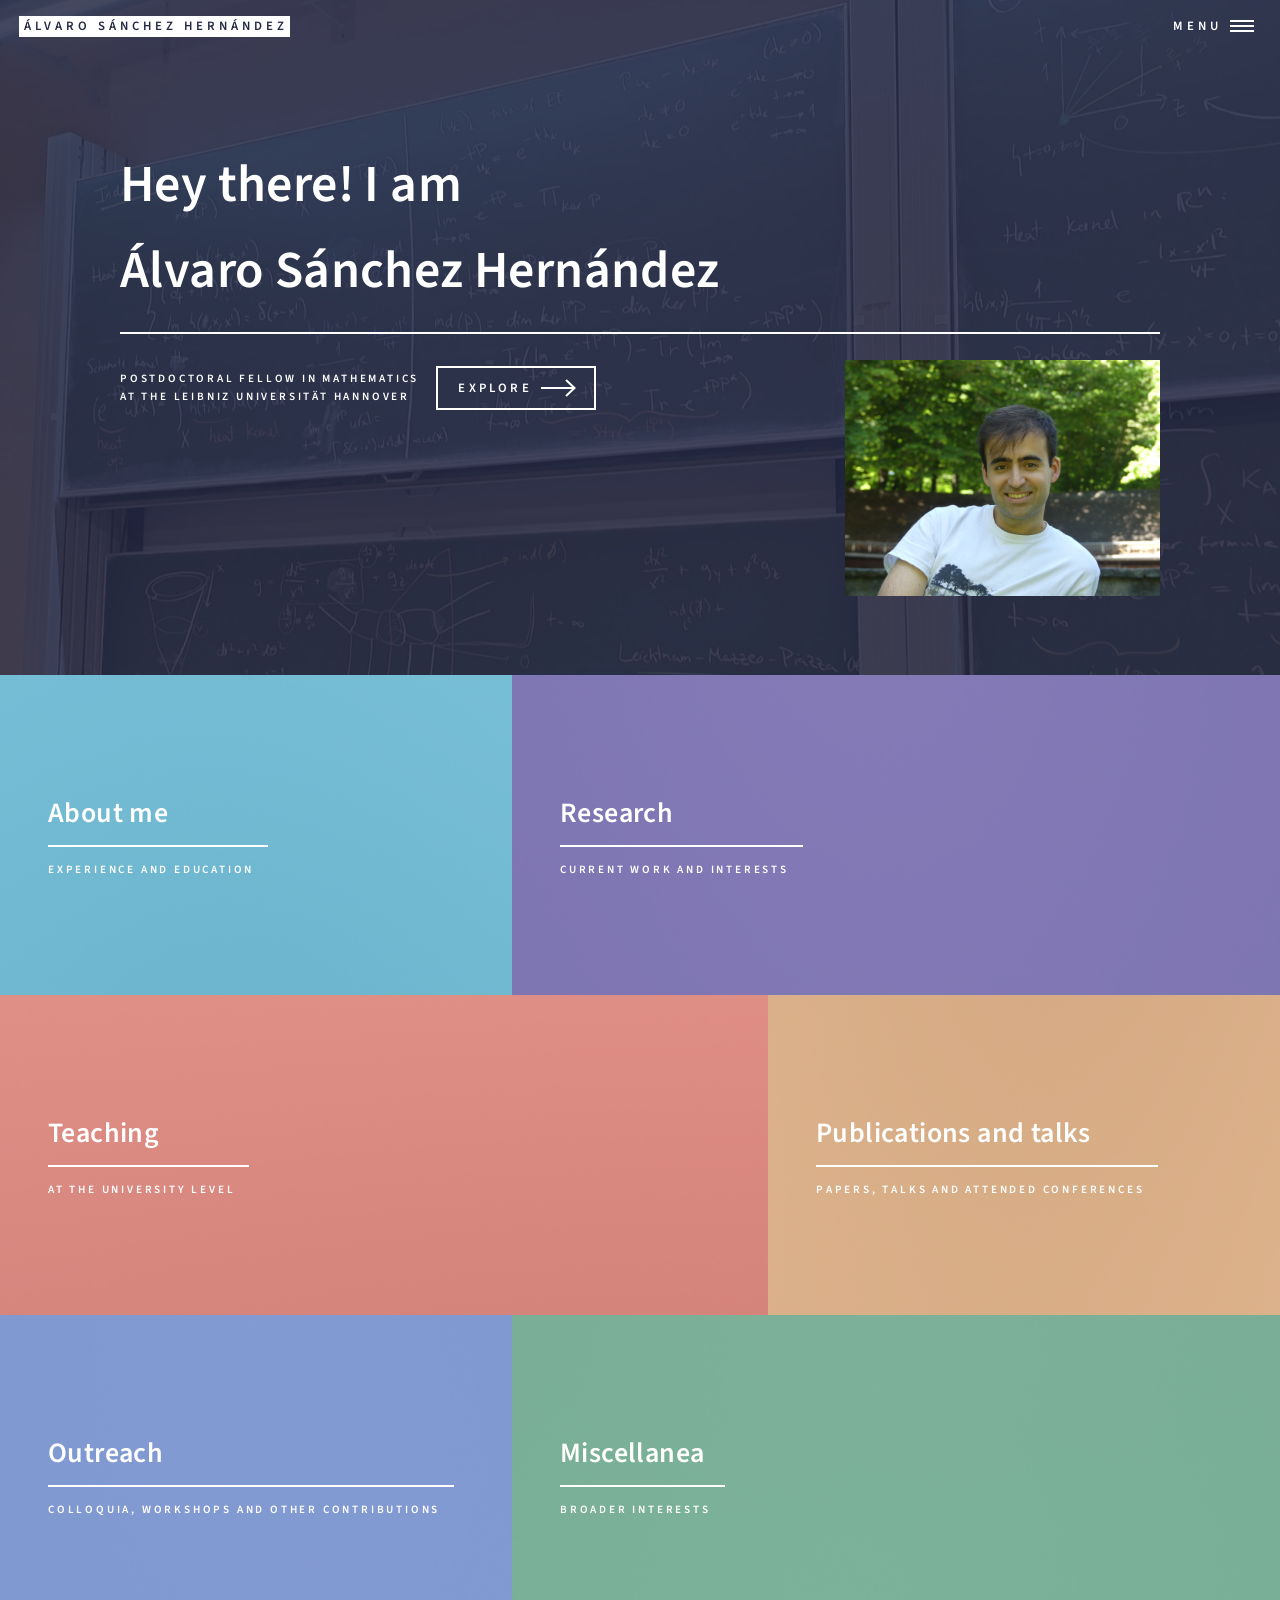
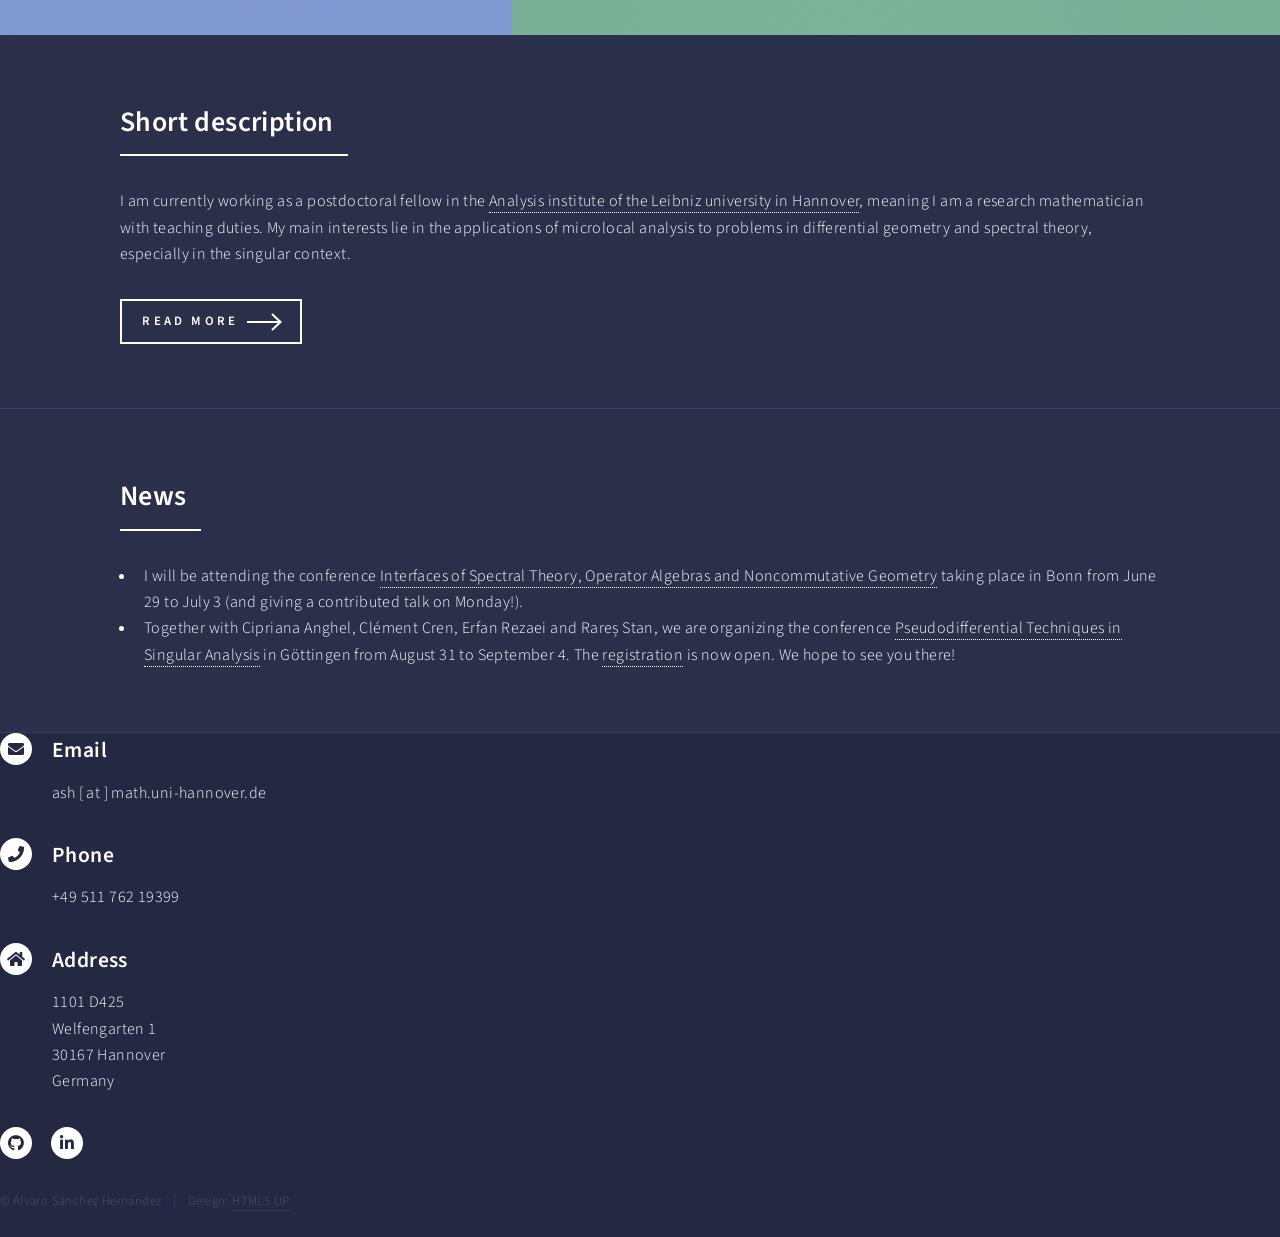
==== index.html @ f98da56e "Update index.html" ====
<!DOCTYPE HTML>
<!--
	Forty by HTML5 UP
	html5up.net | @ajlkn
	Free for personal and commercial use under the CCA 3.0 license (html5up.net/license)
-->
<html>
	<head>
		<title>Álvaro Sánchez Hernández</title>
		<meta charset="utf-8" />
		<meta name="viewport" content="width=device-width, initial-scale=1, user-scalable=no" />
		<link rel="stylesheet" href="assets/css/main.css" />
		<noscript><link rel="stylesheet" href="assets/css/noscript.css" /></noscript>
	</head>
	<body class="is-preload">

		<!-- Wrapper -->
			<div id="wrapper">

				<!-- Header -->
					<header id="header" class="alt">
						<a href="index.html" class="logo"><strong>Álvaro Sánchez Hernández</strong> </a>
						<nav>
							<a href="#menu">Menu</a>
						</nav>
					</header>

				<!-- Menu -->
					<nav id="menu">
						<ul class="links">
							<li><a href="index.html">Home</a></li>
							<li><a href="about.html">About me</a></li>
							<li><a href="research.html">Research</a></li>
							<li><a href="teaching.html">Teaching</a></li>
							<li><a href="publications.html">Publications and talks</a></li>
							<li><a href="outreach.html">Outreach</a></li>
							<li><a href="miscellanea.html">Miscellanea</a></li>
						</ul>
					</nav>

				<!-- Banner -->
					<section id="banner" class="major">
						<div class="inner">
							<header class="major">
                                <h1>Hey there! I am<br /> 
								Álvaro Sánchez Hernández </h1>
								<img src="images/20260528205142.jpg" width="315" style="float: right; margin-left: 16px;">
                            </header>
							<div class="content">
								<p>Postdoctoral Fellow in Mathematics<br />
								at the Leibniz Universität Hannover</p>
								<span class="image fit"><img src="images/blackboard.jpg" alt="" /></span>
								<ul class="actions">
									<li><a href="#one" class="button next scrolly">Explore</a></li>
								</ul>
							</div>
						</div>
					</section>

				<!-- Main -->
					<div id="main">

						<!-- One -->
							<section id="one" class="tiles">
								<article>
									<span class="image">
										<img src="images/pic01.jpg" alt="" />
									</span>
									<header class="major">
										<h3><a href="about.html" class="link">About me</a></h3>
										<p>Experience and education</p>
									</header>
								</article>
								<article>
									<span class="image">
										<img src="images/pic02.jpg" alt="" />
									</span>
									<header class="major">
										<h3><a href="research.html" class="link">Research</a></h3>
										<p>Current work and interests</p>
									</header>
								</article>
								<article>
									<span class="image">
										<img src="images/pic03.jpg" alt="" />
									</span>
									<header class="major">
										<h3><a href="teaching.html" class="link">Teaching</a></h3>
										<p>At the university level</p>
									</header>
								</article>
								<article>
									<span class="image">
										<img src="images/pic04.jpg" alt="" />
									</span>
									<header class="major">
										<h3><a href="publications.html" class="link">Publications and talks</a></h3>
										<p>Papers, talks and attended conferences</p>
									</header>
								</article>
								<article>
									<span class="image">
										<img src="images/pic05.jpg" alt="" />
									</span>
									<header class="major">
										<h3><a href="outreach.html" class="link">Outreach</a></h3>
										<p>Colloquia, workshops and other contributions</p>
									</header>
								</article>
								<article>
									<span class="image">
										<img src="images/pic06.jpg" alt="" />
									</span>
									<header class="major">
										<h3><a href="miscellanea.html" class="link">Miscellanea</a></h3>
										<p>Broader interests</p>
									</header>
								</article>
							</section>

						<!-- Two -->
							<section id="two">
								<div class="inner">
									<header class="major">
										<h2>Short description</h2>
									</header>
									<p>I am currently working as a postdoctoral fellow in the
									<a href="https://www.analysis.uni-hannover.de/" target="_blank">
							    	Analysis institute of the Leibniz university in Hannover</a>, meaning I am a research mathematician with teaching duties. My main interests lie in the applications of microlocal analysis to problems in differential geometry and spectral theory, especially in the singular context.</p>
									<ul class="actions">
										<li><a href="about.html" class="button next">Read More</a></li>
									</ul>
								</div>
							</section>

						<!-- Three -->
							<section id="two">
								<div class="inner">
									<header class="major">
										<h2>News</h2>
									</header>
									<ul>
										<li>I will be attending the conference <a href="https://math-events.uni-bonn.de/event/639/" target="_blank">Interfaces of Spectral Theory, Operator Algebras and Noncommutative Geometry</a> taking place in Bonn from June 29 to July 3 (and giving a contributed talk on Monday!).</li>
										<li>Together with Cipriana Anghel, Clément Cren, Erfan Rezaei and Rareș Stan, we are organizing the conference <a href="https://pseudo-singular-analysis.github.io/" target="_blank">Pseudodifferential Techniques in Singular Analysis</a> in Göttingen from August 31 to September 4. The <a href="https://www.uni-goettingen.de/en/705778.html" target="_blank">registration</a> is now open. We hope to see you there!</li>
									</ul>
								</div>
							</section>

					</div>

				<!-- Contact -->
					<section id="contact">
						<div class="inner">
							</section>
							<section class="split">
								<section>
									<div class="contact-method">
										<span class="icon solid alt fa-envelope"></span>
										<h3>Email</h3>
										<span>ash [ at ] math.uni-hannover.de</span>
									</div>
								</section>
								<section>
									<div class="contact-method">
										<span class="icon solid alt fa-phone"></span>
										<h3>Phone</h3>
										<span>+49 511 762 19399</span>
									</div>
								</section>
								<section>
									<div class="contact-method">
										<span class="icon solid alt fa-home"></span>
										<h3>Address</h3>
										<span>1101 D425<br />
										Welfengarten 1<br />
										30167 Hannover<br />
										Germany</span>
									</div>
								</section>
							</section>
						</div>
					</section>

				<!-- Footer -->
					<footer id="footer">
						<div class="inner">
							<ul class="icons">
								<li><a href="https://github.com/ashsan98" class="icon brands alt fa-github" target="_blank"><span class="label">GitHub</span></a></li>
								<li><a href="https://www.linkedin.com/in/%C3%A1lvaro-s%C3%A1nchez-hern%C3%A1ndez-0399a7133/" target="_blank" class="icon brands alt fa-linkedin-in"><span class="label">LinkedIn</span></a></li>
							</ul>
							<ul class="copyright">
								<li>&copy; Álvaro Sánchez Hernández</li><li>Design: <a href="https://html5up.net">HTML5 UP</a></li>
							</ul>
						</div>
					</footer>

			</div>

		<!-- Scripts -->
			<script src="assets/js/jquery.min.js"></script>
			<script src="assets/js/jquery.scrolly.min.js"></script>
			<script src="assets/js/jquery.scrollex.min.js"></script>
			<script src="assets/js/browser.min.js"></script>
			<script src="assets/js/breakpoints.min.js"></script>
			<script src="assets/js/util.js"></script>
			<script src="assets/js/main.js"></script>

	</body>
</html>
---- assets/css/main.css ----
@import url(fontawesome-all.min.css);
@import url("https://fonts.googleapis.com/css?family=Source+Sans+Pro:300,300italic,600,600italic");

/*
	Forty by HTML5 UP
	html5up.net | @ajlkn
	Free for personal and commercial use under the CCA 3.0 license (html5up.net/license)
*/

html, body, div, span, applet, object,
iframe, h1, h2, h3, h4, h5, h6, p, blockquote,
pre, a, abbr, acronym, address, big, cite,
code, del, dfn, em, img, ins, kbd, q, s, samp,
small, strike, strong, sub, sup, tt, var, b,
u, i, center, dl, dt, dd, ol, ul, li, fieldset,
form, label, legend, table, caption, tbody,
tfoot, thead, tr, th, td, article, aside,
canvas, details, embed, figure, figcaption,
footer, header, hgroup, menu, nav, output, ruby,
section, summary, time, mark, audio, video {
	margin: 0;
	padding: 0;
	border: 0;
	font-size: 100%;
	font: inherit;
	vertical-align: baseline;}

article, aside, details, figcaption, figure,
footer, header, hgroup, menu, nav, section {
	display: block;}

body {
	line-height: 1;
}

ol, ul {
	list-style: none;
}

blockquote, q {
	quotes: none;
}

	blockquote:before, blockquote:after, q:before, q:after {
		content: '';
		content: none;
	}

table {
	border-collapse: collapse;
	border-spacing: 0;
}

body {
	-webkit-text-size-adjust: none;
}

mark {
	background-color: transparent;
	color: inherit;
}

input::-moz-focus-inner {
	border: 0;
	padding: 0;
}

input, select, textarea {
	-moz-appearance: none;
	-webkit-appearance: none;
	-ms-appearance: none;
	appearance: none;
}

/* Basic */

	@-ms-viewport {
		width: device-width;
	}

	body {
		-ms-overflow-style: scrollbar;
	}

	@media screen and (max-width: 480px) {

		html, body {
			min-width: 320px;
		}

	}

	html {
		box-sizing: border-box;
	}

	*, *:before, *:after {
		box-sizing: inherit;
	}

	body {
		background: #242943;
	}

		body.is-preload *, body.is-preload *:before, body.is-preload *:after {
			-moz-animation: none !important;
			-webkit-animation: none !important;
			-ms-animation: none !important;
			animation: none !important;
			-moz-transition: none !important;
			-webkit-transition: none !important;
			-ms-transition: none !important;
			transition: none !important;
		}

/* Type */

	body, input, select, textarea {
		color: #ffffff;
		font-family: "Source Sans Pro", Helvetica, sans-serif;
		font-size: 17pt;
		font-weight: 300;
		letter-spacing: 0.025em;
		line-height: 1.65;
	}

		@media screen and (max-width: 1680px) {

			body, input, select, textarea {
				font-size: 14pt;
			}

		}

		@media screen and (max-width: 1280px) {

			body, input, select, textarea {
				font-size: 12pt;
			}

		}

		@media screen and (max-width: 360px) {

			body, input, select, textarea {
				font-size: 11pt;
			}

		}

	a {
		-moz-transition: color 0.2s ease-in-out, border-bottom-color 0.2s ease-in-out;
		-webkit-transition: color 0.2s ease-in-out, border-bottom-color 0.2s ease-in-out;
		-ms-transition: color 0.2s ease-in-out, border-bottom-color 0.2s ease-in-out;
		transition: color 0.2s ease-in-out, border-bottom-color 0.2s ease-in-out;
		border-bottom: dotted 1px;
		color: inherit;
		text-decoration: none;
	}

		a:hover {
			border-bottom-color: transparent;
			color: #9bf1ff !important;
		}

		a:active {
			color: #53e3fb !important;
		}

	strong, b {
		color: #ffffff;
		font-weight: 600;
	}

	em, i {
		font-style: italic;
	}

	p {
		margin: 0 0 2em 0;
	}

	h1, h2, h3, h4, h5, h6 {
		color: #ffffff;
		font-weight: 600;
		line-height: 1.65;
		margin: 0 0 1em 0;
	}

		h1 a, h2 a, h3 a, h4 a, h5 a, h6 a {
			color: inherit;
			border-bottom: 0;
		}

	h1 {
		font-size: 2.5em;
	}

	h2 {
		font-size: 1.75em;
	}

	h3 {
		font-size: 1.35em;
	}

	h4 {
		font-size: 1.1em;
	}

	h5 {
		font-size: 0.9em;
	}

	h6 {
		font-size: 0.7em;
	}

	@media screen and (max-width: 736px) {

		h1 {
			font-size: 2em;
		}

		h2 {
			font-size: 1.5em;
		}

		h3 {
			font-size: 1.25em;
		}

	}

	sub {
		font-size: 0.8em;
		position: relative;
		top: 0.5em;
	}

	sup {
		font-size: 0.8em;
		position: relative;
		top: -0.5em;
	}

	blockquote {
		border-left: solid 4px rgba(212, 212, 255, 0.1);
		font-style: italic;
		margin: 0 0 2em 0;
		padding: 0.5em 0 0.5em 2em;
	}

	code {
		background: rgba(212, 212, 255, 0.035);
		font-family: "Courier New", monospace;
		font-size: 0.9em;
		margin: 0 0.25em;
		padding: 0.25em 0.65em;
	}

	pre {
		-webkit-overflow-scrolling: touch;
		font-family: "Courier New", monospace;
		font-size: 0.9em;
		margin: 0 0 2em 0;
	}

		pre code {
			display: block;
			line-height: 1.75;
			padding: 1em 1.5em;
			overflow-x: auto;
		}

	hr {
		border: 0;
		border-bottom: solid 1px rgba(212, 212, 255, 0.1);
		margin: 2em 0;
	}

		hr.major {
			margin: 3em 0;
		}

	.align-left {
		text-align: left;
	}

	.align-center {
		text-align: center;
	}

	.align-right {
		text-align: right;
	}

/* Row */

	.row {
		display: flex;
		flex-wrap: wrap;
		box-sizing: border-box;
		align-items: stretch;
	}

		.row > * {
			box-sizing: border-box;
		}

		.row.gtr-uniform > * > :last-child {
			margin-bottom: 0;
		}

		.row.aln-left {
			justify-content: flex-start;
		}

		.row.aln-center {
			justify-content: center;
		}

		.row.aln-right {
			justify-content: flex-end;
		}

		.row.aln-top {
			align-items: flex-start;
		}

		.row.aln-middle {
			align-items: center;
		}

		.row.aln-bottom {
			align-items: flex-end;
		}

		.row > .imp {
			order: -1;
		}

		.row > .col-1 {
			width: 8.33333%;
		}

		.row > .off-1 {
			margin-left: 8.33333%;
		}

		.row > .col-2 {
			width: 16.66667%;
		}

		.row > .off-2 {
			margin-left: 16.66667%;
		}

		.row > .col-3 {
			width: 25%;
		}

		.row > .off-3 {
			margin-left: 25%;
		}

		.row > .col-4 {
			width: 33.33333%;
		}

		.row > .off-4 {
			margin-left: 33.33333%;
		}

		.row > .col-5 {
			width: 41.66667%;
		}

		.row > .off-5 {
			margin-left: 41.66667%;
		}

		.row > .col-6 {
			width: 50%;
		}

		.row > .off-6 {
			margin-left: 50%;
		}

		.row > .col-7 {
			width: 58.33333%;
		}

		.row > .off-7 {
			margin-left: 58.33333%;
		}

		.row > .col-8 {
			width: 66.66667%;
		}

		.row > .off-8 {
			margin-left: 66.66667%;
		}

		.row > .col-9 {
			width: 75%;
		}

		.row > .off-9 {
			margin-left: 75%;
		}

		.row > .col-10 {
			width: 83.33333%;
		}

		.row > .off-10 {
			margin-left: 83.33333%;
		}

		.row > .col-11 {
			width: 91.66667%;
		}

		.row > .off-11 {
			margin-left: 91.66667%;
		}

		.row > .col-12 {
			width: 100%;
		}

		.row > .off-12 {
			margin-left: 100%;
		}

		.row.gtr-0 {
			margin-top: 0;
			margin-left: 0em;
		}

			.row.gtr-0 > * {
				padding: 0 0 0 0em;
			}

			.row.gtr-0.gtr-uniform {
				margin-top: 0em;
			}

				.row.gtr-0.gtr-uniform > * {
					padding-top: 0em;
				}

		.row.gtr-25 {
			margin-top: 0;
			margin-left: -0.5em;
		}

			.row.gtr-25 > * {
				padding: 0 0 0 0.5em;
			}

			.row.gtr-25.gtr-uniform {
				margin-top: -0.5em;
			}

				.row.gtr-25.gtr-uniform > * {
					padding-top: 0.5em;
				}

		.row.gtr-50 {
			margin-top: 0;
			margin-left: -1em;
		}

			.row.gtr-50 > * {
				padding: 0 0 0 1em;
			}

			.row.gtr-50.gtr-uniform {
				margin-top: -1em;
			}

				.row.gtr-50.gtr-uniform > * {
					padding-top: 1em;
				}

		.row {
			margin-top: 0;
			margin-left: -2em;
		}

			.row > * {
				padding: 0 0 0 2em;
			}

			.row.gtr-uniform {
				margin-top: -2em;
			}

				.row.gtr-uniform > * {
					padding-top: 2em;
				}

		.row.gtr-150 {
			margin-top: 0;
			margin-left: -3em;
		}

			.row.gtr-150 > * {
				padding: 0 0 0 3em;
			}

			.row.gtr-150.gtr-uniform {
				margin-top: -3em;
			}

				.row.gtr-150.gtr-uniform > * {
					padding-top: 3em;
				}

		.row.gtr-200 {
			margin-top: 0;
			margin-left: -4em;
		}

			.row.gtr-200 > * {
				padding: 0 0 0 4em;
			}

			.row.gtr-200.gtr-uniform {
				margin-top: -4em;
			}

				.row.gtr-200.gtr-uniform > * {
					padding-top: 4em;
				}

		@media screen and (max-width: 1680px) {

			.row {
				display: flex;
				flex-wrap: wrap;
				box-sizing: border-box;
				align-items: stretch;
			}

				.row > * {
					box-sizing: border-box;
				}

				.row.gtr-uniform > * > :last-child {
					margin-bottom: 0;
				}

				.row.aln-left {
					justify-content: flex-start;
				}

				.row.aln-center {
					justify-content: center;
				}

				.row.aln-right {
					justify-content: flex-end;
				}

				.row.aln-top {
					align-items: flex-start;
				}

				.row.aln-middle {
					align-items: center;
				}

				.row.aln-bottom {
					align-items: flex-end;
				}

				.row > .imp-xlarge {
					order: -1;
				}

				.row > .col-1-xlarge {
					width: 8.33333%;
				}

				.row > .off-1-xlarge {
					margin-left: 8.33333%;
				}

				.row > .col-2-xlarge {
					width: 16.66667%;
				}

				.row > .off-2-xlarge {
					margin-left: 16.66667%;
				}

				.row > .col-3-xlarge {
					width: 25%;
				}

				.row > .off-3-xlarge {
					margin-left: 25%;
				}

				.row > .col-4-xlarge {
					width: 33.33333%;
				}

				.row > .off-4-xlarge {
					margin-left: 33.33333%;
				}

				.row > .col-5-xlarge {
					width: 41.66667%;
				}

				.row > .off-5-xlarge {
					margin-left: 41.66667%;
				}

				.row > .col-6-xlarge {
					width: 50%;
				}

				.row > .off-6-xlarge {
					margin-left: 50%;
				}

				.row > .col-7-xlarge {
					width: 58.33333%;
				}

				.row > .off-7-xlarge {
					margin-left: 58.33333%;
				}

				.row > .col-8-xlarge {
					width: 66.66667%;
				}

				.row > .off-8-xlarge {
					margin-left: 66.66667%;
				}

				.row > .col-9-xlarge {
					width: 75%;
				}

				.row > .off-9-xlarge {
					margin-left: 75%;
				}

				.row > .col-10-xlarge {
					width: 83.33333%;
				}

				.row > .off-10-xlarge {
					margin-left: 83.33333%;
				}

				.row > .col-11-xlarge {
					width: 91.66667%;
				}

				.row > .off-11-xlarge {
					margin-left: 91.66667%;
				}

				.row > .col-12-xlarge {
					width: 100%;
				}

				.row > .off-12-xlarge {
					margin-left: 100%;
				}

				.row.gtr-0 {
					margin-top: 0;
					margin-left: 0em;
				}

					.row.gtr-0 > * {
						padding: 0 0 0 0em;
					}

					.row.gtr-0.gtr-uniform {
						margin-top: 0em;
					}

						.row.gtr-0.gtr-uniform > * {
							padding-top: 0em;
						}

				.row.gtr-25 {
					margin-top: 0;
					margin-left: -0.5em;
				}

					.row.gtr-25 > * {
						padding: 0 0 0 0.5em;
					}

					.row.gtr-25.gtr-uniform {
						margin-top: -0.5em;
					}

						.row.gtr-25.gtr-uniform > * {
							padding-top: 0.5em;
						}

				.row.gtr-50 {
					margin-top: 0;
					margin-left: -1em;
				}

					.row.gtr-50 > * {
						padding: 0 0 0 1em;
					}

					.row.gtr-50.gtr-uniform {
						margin-top: -1em;
					}

						.row.gtr-50.gtr-uniform > * {
							padding-top: 1em;
						}

				.row {
					margin-top: 0;
					margin-left: -2em;
				}

					.row > * {
						padding: 0 0 0 2em;
					}

					.row.gtr-uniform {
						margin-top: -2em;
					}

						.row.gtr-uniform > * {
							padding-top: 2em;
						}

				.row.gtr-150 {
					margin-top: 0;
					margin-left: -3em;
				}

					.row.gtr-150 > * {
						padding: 0 0 0 3em;
					}

					.row.gtr-150.gtr-uniform {
						margin-top: -3em;
					}

						.row.gtr-150.gtr-uniform > * {
							padding-top: 3em;
						}

				.row.gtr-200 {
					margin-top: 0;
					margin-left: -4em;
				}

					.row.gtr-200 > * {
						padding: 0 0 0 4em;
					}

					.row.gtr-200.gtr-uniform {
						margin-top: -4em;
					}

						.row.gtr-200.gtr-uniform > * {
							padding-top: 4em;
						}

		}

		@media screen and (max-width: 1280px) {

			.row {
				display: flex;
				flex-wrap: wrap;
				box-sizing: border-box;
				align-items: stretch;
			}

				.row > * {
					box-sizing: border-box;
				}

				.row.gtr-uniform > * > :last-child {
					margin-bottom: 0;
				}

				.row.aln-left {
					justify-content: flex-start;
				}

				.row.aln-center {
					justify-content: center;
				}

				.row.aln-right {
					justify-content: flex-end;
				}

				.row.aln-top {
					align-items: flex-start;
				}

				.row.aln-middle {
					align-items: center;
				}

				.row.aln-bottom {
					align-items: flex-end;
				}

				.row > .imp-large {
					order: -1;
				}

				.row > .col-1-large {
					width: 8.33333%;
				}

				.row > .off-1-large {
					margin-left: 8.33333%;
				}

				.row > .col-2-large {
					width: 16.66667%;
				}

				.row > .off-2-large {
					margin-left: 16.66667%;
				}

				.row > .col-3-large {
					width: 25%;
				}

				.row > .off-3-large {
					margin-left: 25%;
				}

				.row > .col-4-large {
					width: 33.33333%;
				}

				.row > .off-4-large {
					margin-left: 33.33333%;
				}

				.row > .col-5-large {
					width: 41.66667%;
				}

				.row > .off-5-large {
					margin-left: 41.66667%;
				}

				.row > .col-6-large {
					width: 50%;
				}

				.row > .off-6-large {
					margin-left: 50%;
				}

				.row > .col-7-large {
					width: 58.33333%;
				}

				.row > .off-7-large {
					margin-left: 58.33333%;
				}

				.row > .col-8-large {
					width: 66.66667%;
				}

				.row > .off-8-large {
					margin-left: 66.66667%;
				}

				.row > .col-9-large {
					width: 75%;
				}

				.row > .off-9-large {
					margin-left: 75%;
				}

				.row > .col-10-large {
					width: 83.33333%;
				}

				.row > .off-10-large {
					margin-left: 83.33333%;
				}

				.row > .col-11-large {
					width: 91.66667%;
				}

				.row > .off-11-large {
					margin-left: 91.66667%;
				}

				.row > .col-12-large {
					width: 100%;
				}

				.row > .off-12-large {
					margin-left: 100%;
				}

				.row.gtr-0 {
					margin-top: 0;
					margin-left: 0em;
				}

					.row.gtr-0 > * {
						padding: 0 0 0 0em;
					}

					.row.gtr-0.gtr-uniform {
						margin-top: 0em;
					}

						.row.gtr-0.gtr-uniform > * {
							padding-top: 0em;
						}

				.row.gtr-25 {
					margin-top: 0;
					margin-left: -0.375em;
				}

					.row.gtr-25 > * {
						padding: 0 0 0 0.375em;
					}

					.row.gtr-25.gtr-uniform {
						margin-top: -0.375em;
					}

						.row.gtr-25.gtr-uniform > * {
							padding-top: 0.375em;
						}

				.row.gtr-50 {
					margin-top: 0;
					margin-left: -0.75em;
				}

					.row.gtr-50 > * {
						padding: 0 0 0 0.75em;
					}

					.row.gtr-50.gtr-uniform {
						margin-top: -0.75em;
					}

						.row.gtr-50.gtr-uniform > * {
							padding-top: 0.75em;
						}

				.row {
					margin-top: 0;
					margin-left: -1.5em;
				}

					.row > * {
						padding: 0 0 0 1.5em;
					}

					.row.gtr-uniform {
						margin-top: -1.5em;
					}

						.row.gtr-uniform > * {
							padding-top: 1.5em;
						}

				.row.gtr-150 {
					margin-top: 0;
					margin-left: -2.25em;
				}

					.row.gtr-150 > * {
						padding: 0 0 0 2.25em;
					}

					.row.gtr-150.gtr-uniform {
						margin-top: -2.25em;
					}

						.row.gtr-150.gtr-uniform > * {
							padding-top: 2.25em;
						}

				.row.gtr-200 {
					margin-top: 0;
					margin-left: -3em;
				}

					.row.gtr-200 > * {
						padding: 0 0 0 3em;
					}

					.row.gtr-200.gtr-uniform {
						margin-top: -3em;
					}

						.row.gtr-200.gtr-uniform > * {
							padding-top: 3em;
						}

		}

		@media screen and (max-width: 980px) {

			.row {
				display: flex;
				flex-wrap: wrap;
				box-sizing: border-box;
				align-items: stretch;
			}

				.row > * {
					box-sizing: border-box;
				}

				.row.gtr-uniform > * > :last-child {
					margin-bottom: 0;
				}

				.row.aln-left {
					justify-content: flex-start;
				}

				.row.aln-center {
					justify-content: center;
				}

				.row.aln-right {
					justify-content: flex-end;
				}

				.row.aln-top {
					align-items: flex-start;
				}

				.row.aln-middle {
					align-items: center;
				}

				.row.aln-bottom {
					align-items: flex-end;
				}

				.row > .imp-medium {
					order: -1;
				}

				.row > .col-1-medium {
					width: 8.33333%;
				}

				.row > .off-1-medium {
					margin-left: 8.33333%;
				}

				.row > .col-2-medium {
					width: 16.66667%;
				}

				.row > .off-2-medium {
					margin-left: 16.66667%;
				}

				.row > .col-3-medium {
					width: 25%;
				}

				.row > .off-3-medium {
					margin-left: 25%;
				}

				.row > .col-4-medium {
					width: 33.33333%;
				}

				.row > .off-4-medium {
					margin-left: 33.33333%;
				}

				.row > .col-5-medium {
					width: 41.66667%;
				}

				.row > .off-5-medium {
					margin-left: 41.66667%;
				}

				.row > .col-6-medium {
					width: 50%;
				}

				.row > .off-6-medium {
					margin-left: 50%;
				}

				.row > .col-7-medium {
					width: 58.33333%;
				}

				.row > .off-7-medium {
					margin-left: 58.33333%;
				}

				.row > .col-8-medium {
					width: 66.66667%;
				}

				.row > .off-8-medium {
					margin-left: 66.66667%;
				}

				.row > .col-9-medium {
					width: 75%;
				}

				.row > .off-9-medium {
					margin-left: 75%;
				}

				.row > .col-10-medium {
					width: 83.33333%;
				}

				.row > .off-10-medium {
					margin-left: 83.33333%;
				}

				.row > .col-11-medium {
					width: 91.66667%;
				}

				.row > .off-11-medium {
					margin-left: 91.66667%;
				}

				.row > .col-12-medium {
					width: 100%;
				}

				.row > .off-12-medium {
					margin-left: 100%;
				}

				.row.gtr-0 {
					margin-top: 0;
					margin-left: 0em;
				}

					.row.gtr-0 > * {
						padding: 0 0 0 0em;
					}

					.row.gtr-0.gtr-uniform {
						margin-top: 0em;
					}

						.row.gtr-0.gtr-uniform > * {
							padding-top: 0em;
						}

				.row.gtr-25 {
					margin-top: 0;
					margin-left: -0.375em;
				}

					.row.gtr-25 > * {
						padding: 0 0 0 0.375em;
					}

					.row.gtr-25.gtr-uniform {
						margin-top: -0.375em;
					}

						.row.gtr-25.gtr-uniform > * {
							padding-top: 0.375em;
						}

				.row.gtr-50 {
					margin-top: 0;
					margin-left: -0.75em;
				}

					.row.gtr-50 > * {
						padding: 0 0 0 0.75em;
					}

					.row.gtr-50.gtr-uniform {
						margin-top: -0.75em;
					}

						.row.gtr-50.gtr-uniform > * {
							padding-top: 0.75em;
						}

				.row {
					margin-top: 0;
					margin-left: -1.5em;
				}

					.row > * {
						padding: 0 0 0 1.5em;
					}

					.row.gtr-uniform {
						margin-top: -1.5em;
					}

						.row.gtr-uniform > * {
							padding-top: 1.5em;
						}

				.row.gtr-150 {
					margin-top: 0;
					margin-left: -2.25em;
				}

					.row.gtr-150 > * {
						padding: 0 0 0 2.25em;
					}

					.row.gtr-150.gtr-uniform {
						margin-top: -2.25em;
					}

						.row.gtr-150.gtr-uniform > * {
							padding-top: 2.25em;
						}

				.row.gtr-200 {
					margin-top: 0;
					margin-left: -3em;
				}

					.row.gtr-200 > * {
						padding: 0 0 0 3em;
					}

					.row.gtr-200.gtr-uniform {
						margin-top: -3em;
					}

						.row.gtr-200.gtr-uniform > * {
							padding-top: 3em;
						}

		}

		@media screen and (max-width: 736px) {

			.row {
				display: flex;
				flex-wrap: wrap;
				box-sizing: border-box;
				align-items: stretch;
			}

				.row > * {
					box-sizing: border-box;
				}

				.row.gtr-uniform > * > :last-child {
					margin-bottom: 0;
				}

				.row.aln-left {
					justify-content: flex-start;
				}

				.row.aln-center {
					justify-content: center;
				}

				.row.aln-right {
					justify-content: flex-end;
				}

				.row.aln-top {
					align-items: flex-start;
				}

				.row.aln-middle {
					align-items: center;
				}

				.row.aln-bottom {
					align-items: flex-end;
				}

				.row > .imp-small {
					order: -1;
				}

				.row > .col-1-small {
					width: 8.33333%;
				}

				.row > .off-1-small {
					margin-left: 8.33333%;
				}

				.row > .col-2-small {
					width: 16.66667%;
				}

				.row > .off-2-small {
					margin-left: 16.66667%;
				}

				.row > .col-3-small {
					width: 25%;
				}

				.row > .off-3-small {
					margin-left: 25%;
				}

				.row > .col-4-small {
					width: 33.33333%;
				}

				.row > .off-4-small {
					margin-left: 33.33333%;
				}

				.row > .col-5-small {
					width: 41.66667%;
				}

				.row > .off-5-small {
					margin-left: 41.66667%;
				}

				.row > .col-6-small {
					width: 50%;
				}

				.row > .off-6-small {
					margin-left: 50%;
				}

				.row > .col-7-small {
					width: 58.33333%;
				}

				.row > .off-7-small {
					margin-left: 58.33333%;
				}

				.row > .col-8-small {
					width: 66.66667%;
				}

				.row > .off-8-small {
					margin-left: 66.66667%;
				}

				.row > .col-9-small {
					width: 75%;
				}

				.row > .off-9-small {
					margin-left: 75%;
				}

				.row > .col-10-small {
					width: 83.33333%;
				}

				.row > .off-10-small {
					margin-left: 83.33333%;
				}

				.row > .col-11-small {
					width: 91.66667%;
				}

				.row > .off-11-small {
					margin-left: 91.66667%;
				}

				.row > .col-12-small {
					width: 100%;
				}

				.row > .off-12-small {
					margin-left: 100%;
				}

				.row.gtr-0 {
					margin-top: 0;
					margin-left: 0em;
				}

					.row.gtr-0 > * {
						padding: 0 0 0 0em;
					}

					.row.gtr-0.gtr-uniform {
						margin-top: 0em;
					}

						.row.gtr-0.gtr-uniform > * {
							padding-top: 0em;
						}

				.row.gtr-25 {
					margin-top: 0;
					margin-left: -0.3125em;
				}

					.row.gtr-25 > * {
						padding: 0 0 0 0.3125em;
					}

					.row.gtr-25.gtr-uniform {
						margin-top: -0.3125em;
					}

						.row.gtr-25.gtr-uniform > * {
							padding-top: 0.3125em;
						}

				.row.gtr-50 {
					margin-top: 0;
					margin-left: -0.625em;
				}

					.row.gtr-50 > * {
						padding: 0 0 0 0.625em;
					}

					.row.gtr-50.gtr-uniform {
						margin-top: -0.625em;
					}

						.row.gtr-50.gtr-uniform > * {
							padding-top: 0.625em;
						}

				.row {
					margin-top: 0;
					margin-left: -1.25em;
				}

					.row > * {
						padding: 0 0 0 1.25em;
					}

					.row.gtr-uniform {
						margin-top: -1.25em;
					}

						.row.gtr-uniform > * {
							padding-top: 1.25em;
						}

				.row.gtr-150 {
					margin-top: 0;
					margin-left: -1.875em;
				}

					.row.gtr-150 > * {
						padding: 0 0 0 1.875em;
					}

					.row.gtr-150.gtr-uniform {
						margin-top: -1.875em;
					}

						.row.gtr-150.gtr-uniform > * {
							padding-top: 1.875em;
						}

				.row.gtr-200 {
					margin-top: 0;
					margin-left: -2.5em;
				}

					.row.gtr-200 > * {
						padding: 0 0 0 2.5em;
					}

					.row.gtr-200.gtr-uniform {
						margin-top: -2.5em;
					}

						.row.gtr-200.gtr-uniform > * {
							padding-top: 2.5em;
						}

		}

		@media screen and (max-width: 480px) {

			.row {
				display: flex;
				flex-wrap: wrap;
				box-sizing: border-box;
				align-items: stretch;
			}

				.row > * {
					box-sizing: border-box;
				}

				.row.gtr-uniform > * > :last-child {
					margin-bottom: 0;
				}

				.row.aln-left {
					justify-content: flex-start;
				}

				.row.aln-center {
					justify-content: center;
				}

				.row.aln-right {
					justify-content: flex-end;
				}

				.row.aln-top {
					align-items: flex-start;
				}

				.row.aln-middle {
					align-items: center;
				}

				.row.aln-bottom {
					align-items: flex-end;
				}

				.row > .imp-xsmall {
					order: -1;
				}

				.row > .col-1-xsmall {
					width: 8.33333%;
				}

				.row > .off-1-xsmall {
					margin-left: 8.33333%;
				}

				.row > .col-2-xsmall {
					width: 16.66667%;
				}

				.row > .off-2-xsmall {
					margin-left: 16.66667%;
				}

				.row > .col-3-xsmall {
					width: 25%;
				}

				.row > .off-3-xsmall {
					margin-left: 25%;
				}

				.row > .col-4-xsmall {
					width: 33.33333%;
				}

				.row > .off-4-xsmall {
					margin-left: 33.33333%;
				}

				.row > .col-5-xsmall {
					width: 41.66667%;
				}

				.row > .off-5-xsmall {
					margin-left: 41.66667%;
				}

				.row > .col-6-xsmall {
					width: 50%;
				}

				.row > .off-6-xsmall {
					margin-left: 50%;
				}

				.row > .col-7-xsmall {
					width: 58.33333%;
				}

				.row > .off-7-xsmall {
					margin-left: 58.33333%;
				}

				.row > .col-8-xsmall {
					width: 66.66667%;
				}

				.row > .off-8-xsmall {
					margin-left: 66.66667%;
				}

				.row > .col-9-xsmall {
					width: 75%;
				}

				.row > .off-9-xsmall {
					margin-left: 75%;
				}

				.row > .col-10-xsmall {
					width: 83.33333%;
				}

				.row > .off-10-xsmall {
					margin-left: 83.33333%;
				}

				.row > .col-11-xsmall {
					width: 91.66667%;
				}

				.row > .off-11-xsmall {
					margin-left: 91.66667%;
				}

				.row > .col-12-xsmall {
					width: 100%;
				}

				.row > .off-12-xsmall {
					margin-left: 100%;
				}

				.row.gtr-0 {
					margin-top: 0;
					margin-left: 0em;
				}

					.row.gtr-0 > * {
						padding: 0 0 0 0em;
					}

					.row.gtr-0.gtr-uniform {
						margin-top: 0em;
					}

						.row.gtr-0.gtr-uniform > * {
							padding-top: 0em;
						}

				.row.gtr-25 {
					margin-top: 0;
					margin-left: -0.3125em;
				}

					.row.gtr-25 > * {
						padding: 0 0 0 0.3125em;
					}

					.row.gtr-25.gtr-uniform {
						margin-top: -0.3125em;
					}

						.row.gtr-25.gtr-uniform > * {
							padding-top: 0.3125em;
						}

				.row.gtr-50 {
					margin-top: 0;
					margin-left: -0.625em;
				}

					.row.gtr-50 > * {
						padding: 0 0 0 0.625em;
					}

					.row.gtr-50.gtr-uniform {
						margin-top: -0.625em;
					}

						.row.gtr-50.gtr-uniform > * {
							padding-top: 0.625em;
						}

				.row {
					margin-top: 0;
					margin-left: -1.25em;
				}

					.row > * {
						padding: 0 0 0 1.25em;
					}

					.row.gtr-uniform {
						margin-top: -1.25em;
					}

						.row.gtr-uniform > * {
							padding-top: 1.25em;
						}

				.row.gtr-150 {
					margin-top: 0;
					margin-left: -1.875em;
				}

					.row.gtr-150 > * {
						padding: 0 0 0 1.875em;
					}

					.row.gtr-150.gtr-uniform {
						margin-top: -1.875em;
					}

						.row.gtr-150.gtr-uniform > * {
							padding-top: 1.875em;
						}

				.row.gtr-200 {
					margin-top: 0;
					margin-left: -2.5em;
				}

					.row.gtr-200 > * {
						padding: 0 0 0 2.5em;
					}

					.row.gtr-200.gtr-uniform {
						margin-top: -2.5em;
					}

						.row.gtr-200.gtr-uniform > * {
							padding-top: 2.5em;
						}

		}

/* Section/Article */

	section.special, article.special {
		text-align: center;
	}

	header.major {
		width: -moz-max-content;
		width: -webkit-max-content;
		width: -ms-max-content;
		width: max-content;
		margin-bottom: 2em;
	}

		header.major > :first-child {
			margin-bottom: 0;
			width: calc(100% + 0.5em);
		}

			header.major > :first-child:after {
				content: '';
				background-color: #ffffff;
				display: block;
				height: 2px;
				margin: 0.325em 0 0.5em 0;
				width: 100%;
			}

		header.major > p {
			font-size: 0.7em;
			font-weight: 600;
			letter-spacing: 0.25em;
			margin-bottom: 0;
			text-transform: uppercase;
		}

		body.is-ie header.major > :first-child:after {
			max-width: 9em;
		}

		body.is-ie header.major > h1:after {
			max-width: 100% !important;
		}

	@media screen and (max-width: 736px) {

		header.major > p br {
			display: none;
		}

	}

/* Form */

	form {
		margin: 0 0 2em 0;
	}

		form > :last-child {
			margin-bottom: 0;
		}

		form > .fields {
			display: -moz-flex;
			display: -webkit-flex;
			display: -ms-flex;
			display: flex;
			-moz-flex-wrap: wrap;
			-webkit-flex-wrap: wrap;
			-ms-flex-wrap: wrap;
			flex-wrap: wrap;
			width: calc(100% + 3em);
			margin: -1.5em 0 2em -1.5em;
		}

			form > .fields > .field {
				-moz-flex-grow: 0;
				-webkit-flex-grow: 0;
				-ms-flex-grow: 0;
				flex-grow: 0;
				-moz-flex-shrink: 0;
				-webkit-flex-shrink: 0;
				-ms-flex-shrink: 0;
				flex-shrink: 0;
				padding: 1.5em 0 0 1.5em;
				width: calc(100% - 1.5em);
			}

				form > .fields > .field.half {
					width: calc(50% - 0.75em);
				}

				form > .fields > .field.third {
					width: calc(100%/3 - 0.5em);
				}

				form > .fields > .field.quarter {
					width: calc(25% - 0.375em);
				}

		@media screen and (max-width: 480px) {

			form > .fields {
				width: calc(100% + 3em);
				margin: -1.5em 0 2em -1.5em;
			}

				form > .fields > .field {
					padding: 1.5em 0 0 1.5em;
					width: calc(100% - 1.5em);
				}

					form > .fields > .field.half {
						width: calc(100% - 1.5em);
					}

					form > .fields > .field.third {
						width: calc(100% - 1.5em);
					}

					form > .fields > .field.quarter {
						width: calc(100% - 1.5em);
					}

		}

	label {
		color: #ffffff;
		display: block;
		font-size: 0.8em;
		font-weight: 600;
		letter-spacing: 0.25em;
		margin: 0 0 1em 0;
		text-transform: uppercase;
	}

	input[type="text"],
	input[type="password"],
	input[type="email"],
	input[type="tel"],
	input[type="search"],
	input[type="url"],
	select,
	textarea {
		-moz-appearance: none;
		-webkit-appearance: none;
		-ms-appearance: none;
		appearance: none;
		background: rgba(212, 212, 255, 0.035);
		border: none;
		border-radius: 0;
		color: inherit;
		display: block;
		outline: 0;
		padding: 0 1em;
		text-decoration: none;
		width: 100%;
	}

		input[type="text"]:invalid,
		input[type="password"]:invalid,
		input[type="email"]:invalid,
		input[type="tel"]:invalid,
		input[type="search"]:invalid,
		input[type="url"]:invalid,
		select:invalid,
		textarea:invalid {
			box-shadow: none;
		}

		input[type="text"]:focus,
		input[type="password"]:focus,
		input[type="email"]:focus,
		input[type="tel"]:focus,
		input[type="search"]:focus,
		input[type="url"]:focus,
		select:focus,
		textarea:focus {
			border-color: #9bf1ff;
			box-shadow: 0 0 0 2px #9bf1ff;
		}

	select {
		background-image: url("data:image/svg+xml;charset=utf8,%3Csvg xmlns='http://www.w3.org/2000/svg' width='40' height='40' preserveAspectRatio='none' viewBox='0 0 40 40'%3E%3Cpath d='M9.4,12.3l10.4,10.4l10.4-10.4c0.2-0.2,0.5-0.4,0.9-0.4c0.3,0,0.6,0.1,0.9,0.4l3.3,3.3c0.2,0.2,0.4,0.5,0.4,0.9 c0,0.4-0.1,0.6-0.4,0.9L20.7,31.9c-0.2,0.2-0.5,0.4-0.9,0.4c-0.3,0-0.6-0.1-0.9-0.4L4.3,17.3c-0.2-0.2-0.4-0.5-0.4-0.9 c0-0.4,0.1-0.6,0.4-0.9l3.3-3.3c0.2-0.2,0.5-0.4,0.9-0.4S9.1,12.1,9.4,12.3z' fill='rgba(212, 212, 255, 0.1)' /%3E%3C/svg%3E");
		background-size: 1.25rem;
		background-repeat: no-repeat;
		background-position: calc(100% - 1rem) center;
		height: 2.75em;
		padding-right: 2.75em;
		text-overflow: ellipsis;
	}

		select option {
			color: #ffffff;
			background: #242943;
		}

		select:focus::-ms-value {
			background-color: transparent;
		}

		select::-ms-expand {
			display: none;
		}

	input[type="text"],
	input[type="password"],
	input[type="email"],
	input[type="tel"],
	input[type="search"],
	input[type="url"],
	select {
		height: 2.75em;
	}

	textarea {
		padding: 0.75em 1em;
	}

	input[type="checkbox"],
	input[type="radio"] {
		-moz-appearance: none;
		-webkit-appearance: none;
		-ms-appearance: none;
		appearance: none;
		display: block;
		float: left;
		margin-right: -2em;
		opacity: 0;
		width: 1em;
		z-index: -1;
	}

		input[type="checkbox"] + label,
		input[type="radio"] + label {
			text-decoration: none;
			color: #ffffff;
			cursor: pointer;
			display: inline-block;
			font-weight: 300;
			padding-left: 2.65em;
			padding-right: 0.75em;
			position: relative;
		}

			input[type="checkbox"] + label:before,
			input[type="radio"] + label:before {
				-moz-osx-font-smoothing: grayscale;
				-webkit-font-smoothing: antialiased;
				display: inline-block;
				font-style: normal;
				font-variant: normal;
				text-rendering: auto;
				line-height: 1;
				text-transform: none !important;
				font-family: 'Font Awesome 5 Free';
				font-weight: 900;
			}

			input[type="checkbox"] + label:before,
			input[type="radio"] + label:before {
				background: rgba(212, 212, 255, 0.035);
				content: '';
				display: inline-block;
				font-size: 0.8em;
				height: 2.0625em;
				left: 0;
				letter-spacing: 0;
				line-height: 2.0625em;
				position: absolute;
				text-align: center;
				top: 0;
				width: 2.0625em;
			}

		input[type="checkbox"]:checked + label:before,
		input[type="radio"]:checked + label:before {
			background: #ffffff;
			border-color: #9bf1ff;
			content: '\f00c';
			color: #242943;
		}

		input[type="checkbox"]:focus + label:before,
		input[type="radio"]:focus + label:before {
			box-shadow: 0 0 0 2px #9bf1ff;
		}

	input[type="radio"] + label:before {
		border-radius: 100%;
	}

	::-webkit-input-placeholder {
		color: rgba(244, 244, 255, 0.2) !important;
		opacity: 1.0;
	}

	:-moz-placeholder {
		color: rgba(244, 244, 255, 0.2) !important;
		opacity: 1.0;
	}

	::-moz-placeholder {
		color: rgba(244, 244, 255, 0.2) !important;
		opacity: 1.0;
	}

	:-ms-input-placeholder {
		color: rgba(244, 244, 255, 0.2) !important;
		opacity: 1.0;
	}

/* Box */

	.box {
		border: solid 1px rgba(212, 212, 255, 0.1);
		margin-bottom: 2em;
		padding: 1.5em;
	}

		.box > :last-child,
		.box > :last-child > :last-child,
		.box > :last-child > :last-child > :last-child {
			margin-bottom: 0;
		}

		.box.alt {
			border: 0;
			border-radius: 0;
			padding: 0;
		}

/* Icon */

	.icon {
		text-decoration: none;
		border-bottom: none;
		position: relative;
	}

		.icon:before {
			-moz-osx-font-smoothing: grayscale;
			-webkit-font-smoothing: antialiased;
			display: inline-block;
			font-style: normal;
			font-variant: normal;
			text-rendering: auto;
			line-height: 1;
			text-transform: none !important;
			font-family: 'Font Awesome 5 Free';
			font-weight: 400;
		}

		.icon > .label {
			display: none;
		}

		.icon:before {
			line-height: inherit;
		}

		.icon.solid:before {
			font-weight: 900;
		}

		.icon.brands:before {
			font-family: 'Font Awesome 5 Brands';
		}

		.icon.alt:before {
			background-color: #ffffff;
			border-radius: 100%;
			color: #242943;
			display: inline-block;
			height: 2em;
			line-height: 2em;
			text-align: center;
			width: 2em;
		}

	a.icon.alt:before {
		-moz-transition: background-color 0.2s ease-in-out;
		-webkit-transition: background-color 0.2s ease-in-out;
		-ms-transition: background-color 0.2s ease-in-out;
		transition: background-color 0.2s ease-in-out;
	}

	a.icon.alt:hover:before {
		background-color: #6fc3df;
	}

	a.icon.alt:active:before {
		background-color: #37a6cb;
	}

/* Image */

	.image {
		border: 0;
		display: inline-block;
		position: relative;
	}

		.image img {
			display: block;
		}

		.image.left, .image.right {
			max-width: 30%;
		}

			.image.left img, .image.right img {
				width: 100%;
			}

		.image.left {
			float: left;
			margin: 0 1.5em 1.25em 0;
			top: 0.25em;
		}

		.image.right {
			float: right;
			margin: 0 0 1.25em 1.5em;
			top: 0.25em;
		}

		.image.fit {
			display: block;
			margin: 0 0 2em 0;
			width: 100%;
		}

			.image.fit img {
				width: 100%;
			}

		.image.main {
			display: block;
			margin: 2.5em 0;
			width: 100%;
		}

			.image.main img {
				width: 100%;
			}

			@media screen and (max-width: 736px) {

				.image.main {
					margin: 1.5em 0;
				}

			}

/* List */

	ol {
		list-style: decimal;
		margin: 0 0 2em 0;
		padding-left: 1.25em;
	}

		ol li {
			padding-left: 0.25em;
		}

	ul {
		list-style: disc;
		margin: 0 0 2em 0;
		padding-left: 1em;
	}

		ul li {
			padding-left: 0.5em;
		}

		ul.alt {
			list-style: none;
			padding-left: 0;
		}

			ul.alt li {
				border-top: solid 1px rgba(212, 212, 255, 0.1);
				padding: 0.5em 0;
			}

				ul.alt li:first-child {
					border-top: 0;
					padding-top: 0;
				}

	dl {
		margin: 0 0 2em 0;
	}

		dl dt {
			display: block;
			font-weight: 600;
			margin: 0 0 1em 0;
		}

		dl dd {
			margin-left: 2em;
		}

/* Actions */

	ul.actions {
		display: -moz-flex;
		display: -webkit-flex;
		display: -ms-flex;
		display: flex;
		cursor: default;
		list-style: none;
		margin-left: -1em;
		padding-left: 0;
	}

		ul.actions li {
			padding: 0 0 0 1em;
			vertical-align: middle;
		}

		ul.actions.special {
			-moz-justify-content: center;
			-webkit-justify-content: center;
			-ms-justify-content: center;
			justify-content: center;
			width: 100%;
			margin-left: 0;
		}

			ul.actions.special li:first-child {
				padding-left: 0;
			}

		ul.actions.stacked {
			-moz-flex-direction: column;
			-webkit-flex-direction: column;
			-ms-flex-direction: column;
			flex-direction: column;
			margin-left: 0;
		}

			ul.actions.stacked li {
				padding: 1.3em 0 0 0;
			}

				ul.actions.stacked li:first-child {
					padding-top: 0;
				}

		ul.actions.fit {
			width: calc(100% + 1em);
		}

			ul.actions.fit li {
				-moz-flex-grow: 1;
				-webkit-flex-grow: 1;
				-ms-flex-grow: 1;
				flex-grow: 1;
				-moz-flex-shrink: 1;
				-webkit-flex-shrink: 1;
				-ms-flex-shrink: 1;
				flex-shrink: 1;
				width: 100%;
			}

				ul.actions.fit li > * {
					width: 100%;
				}

			ul.actions.fit.stacked {
				width: 100%;
			}

/* Icons */

	ul.icons {
		cursor: default;
		list-style: none;
		padding-left: 0;
	}

		ul.icons li {
			display: inline-block;
			padding: 0 1em 0 0;
		}

			ul.icons li:last-child {
				padding-right: 0;
			}

		@media screen and (max-width: 736px) {

			ul.icons li {
				padding: 0 0.75em 0 0;
			}

		}

/* Pagination */

	ul.pagination {
		cursor: default;
		list-style: none;
		padding-left: 0;
	}

		ul.pagination li {
			display: inline-block;
			padding-left: 0;
			vertical-align: middle;
		}

			ul.pagination li > .page {
				-moz-transition: background-color 0.2s ease-in-out, color 0.2s ease-in-out;
				-webkit-transition: background-color 0.2s ease-in-out, color 0.2s ease-in-out;
				-ms-transition: background-color 0.2s ease-in-out, color 0.2s ease-in-out;
				transition: background-color 0.2s ease-in-out, color 0.2s ease-in-out;
				border-bottom: 0;
				display: inline-block;
				font-size: 0.8em;
				font-weight: 600;
				height: 1.5em;
				line-height: 1.5em;
				margin: 0 0.125em;
				min-width: 1.5em;
				padding: 0 0.5em;
				text-align: center;
			}

				ul.pagination li > .page.active {
					background-color: #ffffff;
					color: #242943;
				}

					ul.pagination li > .page.active:hover {
						background-color: #9bf1ff;
						color: #242943 !important;
					}

					ul.pagination li > .page.active:active {
						background-color: #53e3fb;
					}

			ul.pagination li:first-child {
				padding-right: 0.75em;
			}

			ul.pagination li:last-child {
				padding-left: 0.75em;
			}

		@media screen and (max-width: 480px) {

			ul.pagination li:nth-child(n+2):nth-last-child(n+2) {
				display: none;
			}

			ul.pagination li:first-child {
				padding-right: 0;
			}

		}

/* Table */

	.table-wrapper {
		-webkit-overflow-scrolling: touch;
		overflow-x: auto;
	}

	table {
		margin: 0 0 2em 0;
		width: 100%;
	}

		table tbody tr {
			border: solid 1px rgba(212, 212, 255, 0.1);
			border-left: 0;
			border-right: 0;
		}

			table tbody tr:nth-child(2n + 1) {
				background-color: rgba(212, 212, 255, 0.035);
			}

		table td {
			padding: 0.75em 0.75em;
		}

		table th {
			color: #ffffff;
			font-size: 0.9em;
			font-weight: 600;
			padding: 0 0.75em 0.75em 0.75em;
			text-align: left;
		}

		table thead {
			border-bottom: solid 2px rgba(212, 212, 255, 0.1);
		}

		table tfoot {
			border-top: solid 2px rgba(212, 212, 255, 0.1);
		}

		table.alt {
			border-collapse: separate;
		}

			table.alt tbody tr td {
				border: solid 1px rgba(212, 212, 255, 0.1);
				border-left-width: 0;
				border-top-width: 0;
			}

				table.alt tbody tr td:first-child {
					border-left-width: 1px;
				}

			table.alt tbody tr:first-child td {
				border-top-width: 1px;
			}

			table.alt thead {
				border-bottom: 0;
			}

			table.alt tfoot {
				border-top: 0;
			}

/* Button */

	input[type="submit"],
	input[type="reset"],
	input[type="button"],
	button,
	.button {
		-moz-appearance: none;
		-webkit-appearance: none;
		-ms-appearance: none;
		appearance: none;
		-moz-transition: background-color 0.2s ease-in-out, box-shadow 0.2s ease-in-out, color 0.2s ease-in-out;
		-webkit-transition: background-color 0.2s ease-in-out, box-shadow 0.2s ease-in-out, color 0.2s ease-in-out;
		-ms-transition: background-color 0.2s ease-in-out, box-shadow 0.2s ease-in-out, color 0.2s ease-in-out;
		transition: background-color 0.2s ease-in-out, box-shadow 0.2s ease-in-out, color 0.2s ease-in-out;
		background-color: transparent;
		border: 0;
		border-radius: 0;
		box-shadow: inset 0 0 0 2px #ffffff;
		color: #ffffff;
		cursor: pointer;
		display: inline-block;
		font-size: 0.8em;
		font-weight: 600;
		height: 3.5em;
		letter-spacing: 0.25em;
		line-height: 3.5em;
		padding: 0 1.75em;
		text-align: center;
		text-decoration: none;
		text-transform: uppercase;
		white-space: nowrap;
	}

		input[type="submit"]:hover, input[type="submit"]:active,
		input[type="reset"]:hover,
		input[type="reset"]:active,
		input[type="button"]:hover,
		input[type="button"]:active,
		button:hover,
		button:active,
		.button:hover,
		.button:active {
			box-shadow: inset 0 0 0 2px #9bf1ff;
			color: #9bf1ff;
		}

		input[type="submit"]:active,
		input[type="reset"]:active,
		input[type="button"]:active,
		button:active,
		.button:active {
			background-color: rgba(155, 241, 255, 0.1);
			box-shadow: inset 0 0 0 2px #53e3fb;
			color: #53e3fb;
		}

		input[type="submit"].icon:before,
		input[type="reset"].icon:before,
		input[type="button"].icon:before,
		button.icon:before,
		.button.icon:before {
			margin-right: 0.5em;
		}

		input[type="submit"].fit,
		input[type="reset"].fit,
		input[type="button"].fit,
		button.fit,
		.button.fit {
			width: 100%;
		}

		input[type="submit"].small,
		input[type="reset"].small,
		input[type="button"].small,
		button.small,
		.button.small {
			font-size: 0.6em;
		}

		input[type="submit"].large,
		input[type="reset"].large,
		input[type="button"].large,
		button.large,
		.button.large {
			font-size: 1.25em;
			height: 3em;
			line-height: 3em;
		}

		input[type="submit"].next,
		input[type="reset"].next,
		input[type="button"].next,
		button.next,
		.button.next {
			padding-right: 4.5em;
			position: relative;
		}

			input[type="submit"].next:before, input[type="submit"].next:after,
			input[type="reset"].next:before,
			input[type="reset"].next:after,
			input[type="button"].next:before,
			input[type="button"].next:after,
			button.next:before,
			button.next:after,
			.button.next:before,
			.button.next:after {
				-moz-transition: opacity 0.2s ease-in-out;
				-webkit-transition: opacity 0.2s ease-in-out;
				-ms-transition: opacity 0.2s ease-in-out;
				transition: opacity 0.2s ease-in-out;
				background-position: center right;
				background-repeat: no-repeat;
				background-size: 36px 24px;
				content: '';
				display: block;
				height: 100%;
				position: absolute;
				right: 1.5em;
				top: 0;
				vertical-align: middle;
				width: 36px;
			}

			input[type="submit"].next:before,
			input[type="reset"].next:before,
			input[type="button"].next:before,
			button.next:before,
			.button.next:before {
				background-image: url("data:image/svg+xml;charset=utf8,%3Csvg xmlns='http://www.w3.org/2000/svg' xmlns:xlink='http://www.w3.org/1999/xlink' width='36px' height='24px' viewBox='0 0 36 24' zoomAndPan='disable'%3E%3Cstyle%3Eline %7B stroke: %23ffffff%3B stroke-width: 2px%3B %7D%3C/style%3E%3Cline x1='0' y1='12' x2='34' y2='12' /%3E%3Cline x1='25' y1='4' x2='34' y2='12.5' /%3E%3Cline x1='25' y1='20' x2='34' y2='11.5' /%3E%3C/svg%3E");
			}

			input[type="submit"].next:after,
			input[type="reset"].next:after,
			input[type="button"].next:after,
			button.next:after,
			.button.next:after {
				background-image: url("data:image/svg+xml;charset=utf8,%3Csvg xmlns='http://www.w3.org/2000/svg' xmlns:xlink='http://www.w3.org/1999/xlink' width='36px' height='24px' viewBox='0 0 36 24' zoomAndPan='disable'%3E%3Cstyle%3Eline %7B stroke: %239bf1ff%3B stroke-width: 2px%3B %7D%3C/style%3E%3Cline x1='0' y1='12' x2='34' y2='12' /%3E%3Cline x1='25' y1='4' x2='34' y2='12.5' /%3E%3Cline x1='25' y1='20' x2='34' y2='11.5' /%3E%3C/svg%3E");
				opacity: 0;
				z-index: 1;
			}

			input[type="submit"].next:hover:after, input[type="submit"].next:active:after,
			input[type="reset"].next:hover:after,
			input[type="reset"].next:active:after,
			input[type="button"].next:hover:after,
			input[type="button"].next:active:after,
			button.next:hover:after,
			button.next:active:after,
			.button.next:hover:after,
			.button.next:active:after {
				opacity: 1;
			}

			@media screen and (max-width: 1280px) {

				input[type="submit"].next,
				input[type="reset"].next,
				input[type="button"].next,
				button.next,
				.button.next {
					padding-right: 5em;
				}

			}

		input[type="submit"].primary,
		input[type="reset"].primary,
		input[type="button"].primary,
		button.primary,
		.button.primary {
			background-color: #ffffff;
			box-shadow: none;
			color: #242943;
		}

			input[type="submit"].primary:hover, input[type="submit"].primary:active,
			input[type="reset"].primary:hover,
			input[type="reset"].primary:active,
			input[type="button"].primary:hover,
			input[type="button"].primary:active,
			button.primary:hover,
			button.primary:active,
			.button.primary:hover,
			.button.primary:active {
				background-color: #9bf1ff;
				color: #242943 !important;
			}

			input[type="submit"].primary:active,
			input[type="reset"].primary:active,
			input[type="button"].primary:active,
			button.primary:active,
			.button.primary:active {
				background-color: #53e3fb;
			}

		input[type="submit"].disabled, input[type="submit"]:disabled,
		input[type="reset"].disabled,
		input[type="reset"]:disabled,
		input[type="button"].disabled,
		input[type="button"]:disabled,
		button.disabled,
		button:disabled,
		.button.disabled,
		.button:disabled {
			pointer-events: none;
			cursor: default;
			opacity: 0.25;
		}

/* Tiles */

	.tiles {
		display: -moz-flex;
		display: -webkit-flex;
		display: -ms-flex;
		display: flex;
		-moz-flex-wrap: wrap;
		-webkit-flex-wrap: wrap;
		-ms-flex-wrap: wrap;
		flex-wrap: wrap;
		border-top: 0 !important;
	}

		.tiles + * {
			border-top: 0 !important;
		}

		.tiles article {
			-moz-align-items: center;
			-webkit-align-items: center;
			-ms-align-items: center;
			align-items: center;
			display: -moz-flex;
			display: -webkit-flex;
			display: -ms-flex;
			display: flex;
			-moz-transition: -moz-transform 0.25s ease, opacity 0.25s ease, -moz-filter 1s ease, -webkit-filter 1s ease;
			-webkit-transition: -webkit-transform 0.25s ease, opacity 0.25s ease, -webkit-filter 1s ease, -webkit-filter 1s ease;
			-ms-transition: -ms-transform 0.25s ease, opacity 0.25s ease, -ms-filter 1s ease, -webkit-filter 1s ease;
			transition: transform 0.25s ease, opacity 0.25s ease, filter 1s ease, -webkit-filter 1s ease;
			padding: 4em 4em 2em 4em ;
			background-position: center;
			background-repeat: no-repeat;
			background-size: cover;
			cursor: default;
			height: 40vh;
			max-height: 40em;
			min-height: 23em;
			overflow: hidden;
			position: relative;
			width: 40%;
		}

			.tiles article .image {
				display: none;
			}

			.tiles article header {
				position: relative;
				z-index: 3;
			}

			.tiles article h3 {
				font-size: 1.75em;
			}

				.tiles article h3 a:hover {
					color: inherit !important;
				}

			.tiles article .link.primary {
				border: 0;
				height: 100%;
				left: 0;
				position: absolute;
				top: 0;
				width: 100%;
				z-index: 4;
			}

			.tiles article:before {
				-moz-transition: opacity 0.5s ease;
				-webkit-transition: opacity 0.5s ease;
				-ms-transition: opacity 0.5s ease;
				transition: opacity 0.5s ease;
				bottom: 0;
				content: '';
				display: block;
				height: 100%;
				left: 0;
				opacity: 0.85;
				position: absolute;
				width: 100%;
				z-index: 2;
			}

			.tiles article:after {
				background-color: rgba(36, 41, 67, 0.25);
				content: '';
				display: block;
				height: 100%;
				left: 0;
				position: absolute;
				top: 0;
				width: 100%;
				z-index: 1;
			}

			.tiles article:hover:before {
				opacity: 0;
			}

			.tiles article.is-transitioning {
				-moz-transform: scale(0.95);
				-webkit-transform: scale(0.95);
				-ms-transform: scale(0.95);
				transform: scale(0.95);
				-moz-filter: blur(0.5em);
				-webkit-filter: blur(0.5em);
				-ms-filter: blur(0.5em);
				filter: blur(0.5em);
				opacity: 0;
			}

			.tiles article:nth-child(4n - 1), .tiles article:nth-child(4n - 2) {
				width: 60%;
			}

			.tiles article:nth-child(6n - 5):before {
				background-color: #6fc3df;
			}

			.tiles article:nth-child(6n - 4):before {
				background-color: #8d82c4;
			}

			.tiles article:nth-child(6n - 3):before {
				background-color: #ec8d81;
			}

			.tiles article:nth-child(6n - 2):before {
				background-color: #e7b788;
			}

			.tiles article:nth-child(6n - 1):before {
				background-color: #8ea9e8;
			}

			.tiles article:nth-child(6n):before {
				background-color: #87c5a4;
			}

		@media screen and (max-width: 1280px) {

			.tiles article {
				padding: 4em 3em 2em 3em ;
				height: 30vh;
				max-height: 30em;
				min-height: 20em;
			}

		}

		@media screen and (max-width: 980px) {

			.tiles article {
				width: 50% !important;
			}

		}

		@media screen and (max-width: 736px) {

			.tiles article {
				padding: 3em 1.5em 1em 1.5em ;
				height: 16em;
				max-height: none;
				min-height: 0;
			}

				.tiles article h3 {
					font-size: 1.5em;
				}

		}

		@media screen and (max-width: 480px) {

			.tiles {
				display: block;
			}

				.tiles article {
					height: 20em;
					width: 100% !important;
				}

		}

/* Contact Method */

	.contact-method {
		margin: 0 0 2em 0;
		padding-left: 3.25em;
		position: relative;
	}

		.contact-method .icon {
			left: 0;
			position: absolute;
			top: 0;
		}

		.contact-method h3 {
			margin: 0 0 0.5em 0;
		}

/* Spotlights */

	.spotlights {
		border-top: 0 !important;
	}

		.spotlights + * {
			border-top: 0 !important;
		}

		.spotlights > section {
			display: -moz-flex;
			display: -webkit-flex;
			display: -ms-flex;
			display: flex;
			-moz-flex-direction: row;
			-webkit-flex-direction: row;
			-ms-flex-direction: row;
			flex-direction: row;
			background-color: #2e3450;
		}

			.spotlights > section > .image {
				background-position: center center;
				background-size: cover;
				border-radius: 0;
				display: block;
				position: relative;
				width: 30%;
			}

				.spotlights > section > .image img {
					border-radius: 0;
					display: block;
					width: 100%;
				}

				.spotlights > section > .image:before {
					background: rgba(36, 41, 67, 0.9);
					content: '';
					display: block;
					height: 100%;
					left: 0;
					opacity: 0;
					position: absolute;
					top: 0;
					width: 100%;
				}

			.spotlights > section > .content {
				display: -moz-flex;
				display: -webkit-flex;
				display: -ms-flex;
				display: flex;
				-moz-flex-direction: column;
				-webkit-flex-direction: column;
				-ms-flex-direction: column;
				flex-direction: column;
				-moz-justify-content: center;
				-webkit-justify-content: center;
				-ms-justify-content: center;
				justify-content: center;
				-moz-align-items: center;
				-webkit-align-items: center;
				-ms-align-items: center;
				align-items: center;
				padding: 2em 3em 0.1em 3em ;
				width: 70%;
			}

				.spotlights > section > .content > .inner {
					margin: 0 auto;
					max-width: 100%;
					width: 65em;
				}

			.spotlights > section:nth-child(2n) {
				-moz-flex-direction: row-reverse;
				-webkit-flex-direction: row-reverse;
				-ms-flex-direction: row-reverse;
				flex-direction: row-reverse;
				background-color: #333856;
			}

				.spotlights > section:nth-child(2n) > .content {
					-moz-align-items: -moz-flex-end;
					-webkit-align-items: -webkit-flex-end;
					-ms-align-items: -ms-flex-end;
					align-items: flex-end;
				}

		@media screen and (max-width: 1680px) {

			.spotlights > section > .image {
				width: 40%;
			}

			.spotlights > section > .content {
				width: 60%;
			}

		}

		@media screen and (max-width: 1280px) {

			.spotlights > section > .image {
				width: 45%;
			}

			.spotlights > section > .content {
				width: 55%;
			}

		}

		@media screen and (max-width: 980px) {

			.spotlights > section {
				display: block;
			}

				.spotlights > section > .image {
					width: 100%;
				}

				.spotlights > section > .content {
					padding: 4em 3em 2em 3em ;
					width: 100%;
				}

		}

		@media screen and (max-width: 736px) {

			.spotlights > section > .content {
				padding: 3em 1.5em 1em 1.5em ;
			}

		}

/* Header */

	@-moz-keyframes reveal-header {
		0% {
			top: -4em;
			opacity: 0;
		}

		100% {
			top: 0;
			opacity: 1;
		}
	}

	@-webkit-keyframes reveal-header {
		0% {
			top: -4em;
			opacity: 0;
		}

		100% {
			top: 0;
			opacity: 1;
		}
	}

	@-ms-keyframes reveal-header {
		0% {
			top: -4em;
			opacity: 0;
		}

		100% {
			top: 0;
			opacity: 1;
		}
	}

	@keyframes reveal-header {
		0% {
			top: -4em;
			opacity: 0;
		}

		100% {
			top: 0;
			opacity: 1;
		}
	}

	#header {
		display: -moz-flex;
		display: -webkit-flex;
		display: -ms-flex;
		display: flex;
		background-color: #2a2f4a;
		box-shadow: 0 0 0.25em 0 rgba(0, 0, 0, 0.15);
		cursor: default;
		font-weight: 600;
		height: 3.25em;
		left: 0;
		letter-spacing: 0.25em;
		line-height: 3.25em;
		margin: 0;
		position: fixed;
		text-transform: uppercase;
		top: 0;
		width: 100%;
		z-index: 10000;
	}

		#header .logo {
			border: 0;
			display: inline-block;
			font-size: 0.8em;
			height: inherit;
			line-height: inherit;
			padding: 0 1.5em;
		}

			#header .logo strong {
				-moz-transition: background-color 0.2s ease-in-out, color 0.2s ease-in-out;
				-webkit-transition: background-color 0.2s ease-in-out, color 0.2s ease-in-out;
				-ms-transition: background-color 0.2s ease-in-out, color 0.2s ease-in-out;
				transition: background-color 0.2s ease-in-out, color 0.2s ease-in-out;
				background-color: #ffffff;
				color: #242943;
				display: inline-block;
				line-height: 1.65em;
				margin-right: 0.325em;
				padding: 0 0.125em 0 0.375em;
			}

			#header .logo:hover strong {
				background-color: #9bf1ff;
			}

			#header .logo:active strong {
				background-color: #53e3fb;
			}

		#header nav {
			display: -moz-flex;
			display: -webkit-flex;
			display: -ms-flex;
			display: flex;
			-moz-justify-content: -moz-flex-end;
			-webkit-justify-content: -webkit-flex-end;
			-ms-justify-content: -ms-flex-end;
			justify-content: flex-end;
			-moz-flex-grow: 1;
			-webkit-flex-grow: 1;
			-ms-flex-grow: 1;
			flex-grow: 1;
			height: inherit;
			line-height: inherit;
		}

			#header nav a {
				border: 0;
				display: block;
				font-size: 0.8em;
				height: inherit;
				line-height: inherit;
				padding: 0 0.75em;
				position: relative;
				vertical-align: middle;
			}

				#header nav a:last-child {
					padding-right: 1.5em;
				}

				#header nav a[href="#menu"] {
					padding-right: 3.325em !important;
				}

					#header nav a[href="#menu"]:before, #header nav a[href="#menu"]:after {
						background-image: url("data:image/svg+xml;charset=utf8,%3Csvg xmlns='http://www.w3.org/2000/svg' width='24' height='32' viewBox='0 0 24 32' preserveAspectRatio='none'%3E%3Cstyle%3Eline %7B stroke-width: 2px%3B stroke: %23ffffff%3B %7D%3C/style%3E%3Cline x1='0' y1='11' x2='24' y2='11' /%3E%3Cline x1='0' y1='21' x2='24' y2='21' /%3E%3Cline x1='0' y1='16' x2='24' y2='16' /%3E%3C/svg%3E");
						background-position: center;
						background-repeat: no-repeat;
						background-size: 24px 32px;
						content: '';
						display: block;
						height: 100%;
						position: absolute;
						right: 1.5em;
						top: 0;
						vertical-align: middle;
						width: 24px;
					}

					#header nav a[href="#menu"]:after {
						-moz-transition: opacity 0.2s ease-in-out;
						-webkit-transition: opacity 0.2s ease-in-out;
						-ms-transition: opacity 0.2s ease-in-out;
						transition: opacity 0.2s ease-in-out;
						background-image: url("data:image/svg+xml;charset=utf8,%3Csvg xmlns='http://www.w3.org/2000/svg' width='24' height='32' viewBox='0 0 24 32' preserveAspectRatio='none'%3E%3Cstyle%3Eline %7B stroke-width: 2px%3B stroke: %239bf1ff%3B %7D%3C/style%3E%3Cline x1='0' y1='11' x2='24' y2='11' /%3E%3Cline x1='0' y1='21' x2='24' y2='21' /%3E%3Cline x1='0' y1='16' x2='24' y2='16' /%3E%3C/svg%3E");
						opacity: 0;
						z-index: 1;
					}

					#header nav a[href="#menu"]:hover:after, #header nav a[href="#menu"]:active:after {
						opacity: 1;
					}

					#header nav a[href="#menu"]:last-child {
						padding-right: 3.875em !important;
					}

						#header nav a[href="#menu"]:last-child:before, #header nav a[href="#menu"]:last-child:after {
							right: 2em;
						}

		#header.reveal {
			-moz-animation: reveal-header 0.35s ease;
			-webkit-animation: reveal-header 0.35s ease;
			-ms-animation: reveal-header 0.35s ease;
			animation: reveal-header 0.35s ease;
		}

		#header.alt {
			-moz-transition: opacity 2.5s ease;
			-webkit-transition: opacity 2.5s ease;
			-ms-transition: opacity 2.5s ease;
			transition: opacity 2.5s ease;
			-moz-transition-delay: 0.75s;
			-webkit-transition-delay: 0.75s;
			-ms-transition-delay: 0.75s;
			transition-delay: 0.75s;
			-moz-animation: none;
			-webkit-animation: none;
			-ms-animation: none;
			animation: none;
			background-color: transparent;
			box-shadow: none;
			position: absolute;
		}

			#header.alt.style1 .logo strong {
				color: #6fc3df;
			}

			#header.alt.style2 .logo strong {
				color: #8d82c4;
			}

			#header.alt.style3 .logo strong {
				color: #ec8d81;
			}

			#header.alt.style4 .logo strong {
				color: #e7b788;
			}

			#header.alt.style5 .logo strong {
				color: #8ea9e8;
			}

			#header.alt.style6 .logo strong {
				color: #87c5a4;
			}

		body.is-preload #header.alt {
			opacity: 0;
		}

		@media screen and (max-width: 1680px) {

			#header nav a[href="#menu"] {
				padding-right: 3.75em !important;
			}

				#header nav a[href="#menu"]:last-child {
					padding-right: 4.25em !important;
				}

		}

		@media screen and (max-width: 1280px) {

			#header nav a[href="#menu"] {
				padding-right: 4em !important;
			}

				#header nav a[href="#menu"]:last-child {
					padding-right: 4.5em !important;
				}

		}

		@media screen and (max-width: 736px) {

			#header {
				height: 2.75em;
				line-height: 2.75em;
			}

				#header .logo {
					padding: 0 1em;
				}

				#header nav a {
					padding: 0 0.5em;
				}

					#header nav a:last-child {
						padding-right: 1em;
					}

					#header nav a[href="#menu"] {
						padding-right: 3.25em !important;
					}

						#header nav a[href="#menu"]:before, #header nav a[href="#menu"]:after {
							right: 0.75em;
						}

						#header nav a[href="#menu"]:last-child {
							padding-right: 4em !important;
						}

							#header nav a[href="#menu"]:last-child:before, #header nav a[href="#menu"]:last-child:after {
								right: 1.5em;
							}

		}

		@media screen and (max-width: 480px) {

			#header .logo span {
				display: none;
			}

			#header nav a[href="#menu"] {
				overflow: hidden;
				padding-right: 0 !important;
				text-indent: 5em;
				white-space: nowrap;
				width: 5em;
			}

				#header nav a[href="#menu"]:before, #header nav a[href="#menu"]:after {
					right: 0;
					width: inherit;
				}

				#header nav a[href="#menu"]:last-child:before, #header nav a[href="#menu"]:last-child:after {
					width: 4em;
					right: 0;
				}

		}

/* Banner */

	#banner {
		-moz-align-items: center;
		-webkit-align-items: center;
		-ms-align-items: center;
		align-items: center;
		background-image: url("../../images/banner.jpg");
		display: -moz-flex;
		display: -webkit-flex;
		display: -ms-flex;
		display: flex;
		padding: 6em 0 2em 0 ;
		background-attachment: fixed;
		background-position: center;
		background-repeat: no-repeat;
		background-size: cover;
		border-bottom: 0 !important;
		cursor: default;
		height: 60vh;
		margin-bottom: -3.25em;
		max-height: 32em;
		min-height: 22em;
		position: relative;
		top: -3.25em;
	}

		#banner:after {
			-moz-transition: opacity 2.5s ease;
			-webkit-transition: opacity 2.5s ease;
			-ms-transition: opacity 2.5s ease;
			transition: opacity 2.5s ease;
			-moz-transition-delay: 0.75s;
			-webkit-transition-delay: 0.75s;
			-ms-transition-delay: 0.75s;
			transition-delay: 0.75s;
			pointer-events: none;
			background-color: #242943;
			content: '';
			display: block;
			height: 100%;
			left: 0;
			opacity: 0.85;
			position: absolute;
			top: 0;
			width: 100%;
			z-index: 1;
		}

		#banner h1 {
			font-size: 3.25em;
		}

		#banner > .inner {
			-moz-transition: opacity 1.5s ease, -moz-transform 0.5s ease-out, -moz-filter 0.5s ease, -webkit-filter 0.5s ease;
			-webkit-transition: opacity 1.5s ease, -webkit-transform 0.5s ease-out, -webkit-filter 0.5s ease, -webkit-filter 0.5s ease;
			-ms-transition: opacity 1.5s ease, -ms-transform 0.5s ease-out, -ms-filter 0.5s ease, -webkit-filter 0.5s ease;
			transition: opacity 1.5s ease, transform 0.5s ease-out, filter 0.5s ease, -webkit-filter 0.5s ease;
			padding: 0 !important;
			position: relative;
			z-index: 2;
		}

			#banner > .inner .image {
				display: none;
			}

			#banner > .inner header {
				width: auto;
			}

				#banner > .inner header > :first-child {
					width: auto;
				}

					#banner > .inner header > :first-child:after {
						max-width: 100%;
					}

			#banner > .inner .content {
				display: -moz-flex;
				display: -webkit-flex;
				display: -ms-flex;
				display: flex;
				-moz-align-items: center;
				-webkit-align-items: center;
				-ms-align-items: center;
				align-items: center;
				margin: 0 0 2em 0;
			}

				#banner > .inner .content > * {
					margin-right: 1.5em;
					margin-bottom: 0;
				}

				#banner > .inner .content > :last-child {
					margin-right: 0;
				}

				#banner > .inner .content p {
					font-size: 0.7em;
					font-weight: 600;
					letter-spacing: 0.25em;
					text-transform: uppercase;
				}

		#banner.major {
			height: 75vh;
			min-height: 30em;
			max-height: 50em;
		}

			#banner.major.alt {
				opacity: 0.75;
			}

		#banner.style1:after {
			background-color: #6fc3df;
		}

		#banner.style2:after {
			background-color: #8d82c4;
		}

		#banner.style3:after {
			background-color: #ec8d81;
		}

		#banner.style4:after {
			background-color: #e7b788;
		}

		#banner.style5:after {
			background-color: #8ea9e8;
		}

		#banner.style6:after {
			background-color: #87c5a4;
		}

		body.is-preload #banner:after {
			opacity: 1.0;
		}

		body.is-preload #banner > .inner {
			-moz-filter: blur(0.125em);
			-webkit-filter: blur(0.125em);
			-ms-filter: blur(0.125em);
			filter: blur(0.125em);
			-moz-transform: translateX(-0.5em);
			-webkit-transform: translateX(-0.5em);
			-ms-transform: translateX(-0.5em);
			transform: translateX(-0.5em);
			opacity: 0;
		}

		@media screen and (max-width: 1280px) {

			#banner {
				background-attachment: scroll;
			}

		}

		@media screen and (max-width: 736px) {

			#banner {
				padding: 5em 0 1em 0 ;
				height: auto;
				margin-bottom: -2.75em;
				max-height: none;
				min-height: 0;
				top: -2.75em;
			}

				#banner h1 {
					font-size: 2em;
				}

				#banner > .inner .content {
					display: block;
				}

					#banner > .inner .content > * {
						margin-right: 0;
						margin-bottom: 2em;
					}

				#banner.major {
					height: auto;
					min-height: 0;
					max-height: none;
				}

		}

		@media screen and (max-width: 480px) {

			#banner {
				padding: 6em 0 2em 0 ;
			}

				#banner > .inner .content p br {
					display: none;
				}

				#banner.major {
					padding: 8em 0 4em 0 ;
				}

		}

/* Main */

	#main {
		background-color: #2a2f4a;
	}

		#main > * {
			border-top: solid 1px rgba(212, 212, 255, 0.1);
		}

			#main > *:first-child {
				border-top: 0;
			}

			#main > * > .inner {
				padding: 4em 0 2em 0 ;
				margin: 0 auto;
				max-width: 65em;
				width: calc(100% - 6em);
			}

				@media screen and (max-width: 736px) {

					#main > * > .inner {
						padding: 3em 0 1em 0 ;
						width: calc(100% - 3em);
					}

				}

		#main.alt {
			background-color: transparent;
			border-bottom: solid 1px rgba(212, 212, 255, 0.1);
		}

/* Contact */

	#contact {
		border-bottom: solid 1px rgba(212, 212, 255, 0.1);
		overflow-x: hidden;
	}

		#contact > .inner {
			display: -moz-flex;
			display: -webkit-flex;
			display: -ms-flex;
			display: flex;
			padding: 0 !important;
		}

			#contact > .inner > :nth-child(2n - 1) {
				padding: 4em 3em 2em 0 ;
				border-right: solid 1px rgba(212, 212, 255, 0.1);
				width: 60%;
			}

			#contact > .inner > :nth-child(2n) {
				padding-left: 3em;
				width: 40%;
			}

			#contact > .inner > .split {
				padding: 0;
			}

				#contact > .inner > .split > * {
					padding: 3em 0 1em 3em ;
					position: relative;
				}

					#contact > .inner > .split > *:before {
						border-top: solid 1px rgba(212, 212, 255, 0.1);
						content: '';
						display: block;
						margin-left: -3em;
						position: absolute;
						top: 0;
						width: calc(100vw + 3em);
					}

				#contact > .inner > .split > :first-child:before {
					display: none;
				}

		@media screen and (max-width: 980px) {

			#contact > .inner {
				display: block;
			}

				#contact > .inner > :nth-child(2n - 1) {
					padding: 4em 0 2em 0 ;
					border-right: 0;
					width: 100%;
				}

				#contact > .inner > :nth-child(2n) {
					padding-left: 0;
					width: 100%;
				}

				#contact > .inner > .split > * {
					padding: 3em 0 1em 0 ;
				}

				#contact > .inner > .split > :first-child:before {
					display: block;
				}

		}

		@media screen and (max-width: 736px) {

			#contact > .inner > :nth-child(2n - 1) {
				padding: 3em 0 1em 0 ;
			}

		}

/* Footer */

	#footer .copyright {
		font-size: 0.8em;
		list-style: none;
		padding-left: 0;
	}

		#footer .copyright li {
			border-left: solid 1px rgba(212, 212, 255, 0.1);
			color: rgba(244, 244, 255, 0.2);
			display: inline-block;
			line-height: 1;
			margin-left: 1em;
			padding-left: 1em;
		}

			#footer .copyright li:first-child {
				border-left: 0;
				margin-left: 0;
				padding-left: 0;
			}

	@media screen and (max-width: 480px) {

		#footer .copyright li {
			display: block;
			border-left: 0;
			margin-left: 0;
			padding-left: 0;
			line-height: inherit;
		}

	}

/* Wrapper */

	#wrapper {
		-moz-transition: -moz-filter 0.35s ease, -webkit-filter 0.35s ease, opacity 0.375s ease-out;
		-webkit-transition: -webkit-filter 0.35s ease, -webkit-filter 0.35s ease, opacity 0.375s ease-out;
		-ms-transition: -ms-filter 0.35s ease, -webkit-filter 0.35s ease, opacity 0.375s ease-out;
		transition: filter 0.35s ease, -webkit-filter 0.35s ease, opacity 0.375s ease-out;
		padding-top: 3.25em;
	}

		#wrapper.is-transitioning {
			opacity: 0;
		}

		#wrapper > * > .inner {
			padding: 4em 0 2em 0 ;
			margin: 0 auto;
			max-width: 65em;
			width: calc(100% - 6em);
		}

			@media screen and (max-width: 736px) {

				#wrapper > * > .inner {
					padding: 3em 0 1em 0 ;
					width: calc(100% - 3em);
				}

			}

		@media screen and (max-width: 736px) {

			#wrapper {
				padding-top: 2.75em;
			}

		}

/* Menu */

	#menu {
		-moz-transition: -moz-transform 0.35s ease, opacity 0.35s ease, visibility 0.35s;
		-webkit-transition: -webkit-transform 0.35s ease, opacity 0.35s ease, visibility 0.35s;
		-ms-transition: -ms-transform 0.35s ease, opacity 0.35s ease, visibility 0.35s;
		transition: transform 0.35s ease, opacity 0.35s ease, visibility 0.35s;
		-moz-align-items: center;
		-webkit-align-items: center;
		-ms-align-items: center;
		align-items: center;
		display: -moz-flex;
		display: -webkit-flex;
		display: -ms-flex;
		display: flex;
		-moz-justify-content: center;
		-webkit-justify-content: center;
		-ms-justify-content: center;
		justify-content: center;
		pointer-events: none;
		background: rgba(36, 41, 67, 0.9);
		box-shadow: none;
		height: 100%;
		left: 0;
		opacity: 0;
		overflow: hidden;
		padding: 3em 2em;
		position: fixed;
		top: 0;
		visibility: hidden;
		width: 100%;
		z-index: 10002;
	}

		#menu .inner {
			-moz-transition: -moz-transform 0.35s ease-out, opacity 0.35s ease, visibility 0.35s;
			-webkit-transition: -webkit-transform 0.35s ease-out, opacity 0.35s ease, visibility 0.35s;
			-ms-transition: -ms-transform 0.35s ease-out, opacity 0.35s ease, visibility 0.35s;
			transition: transform 0.35s ease-out, opacity 0.35s ease, visibility 0.35s;
			-moz-transform: rotateX(20deg);
			-webkit-transform: rotateX(20deg);
			-ms-transform: rotateX(20deg);
			transform: rotateX(20deg);
			-webkit-overflow-scrolling: touch;
			max-width: 100%;
			max-height: 100vh;
			opacity: 0;
			overflow: auto;
			text-align: center;
			visibility: hidden;
			width: 18em;
		}

			#menu .inner > :first-child {
				margin-top: 2em;
			}

			#menu .inner > :last-child {
				margin-bottom: 3em;
			}

		#menu ul {
			margin: 0 0 1em 0;
		}

			#menu ul.links {
				list-style: none;
				padding: 0;
			}

				#menu ul.links > li {
					padding: 0;
				}

					#menu ul.links > li > a:not(.button) {
						border: 0;
						border-top: solid 1px rgba(212, 212, 255, 0.1);
						display: block;
						font-size: 0.8em;
						font-weight: 600;
						letter-spacing: 0.25em;
						line-height: 4em;
						text-decoration: none;
						text-transform: uppercase;
					}

					#menu ul.links > li > .button {
						display: block;
						margin: 0.5em 0 0 0;
					}

					#menu ul.links > li:first-child > a:not(.button) {
						border-top: 0 !important;
					}

		#menu .close {
			-moz-transition: color 0.2s ease-in-out;
			-webkit-transition: color 0.2s ease-in-out;
			-ms-transition: color 0.2s ease-in-out;
			transition: color 0.2s ease-in-out;
			-webkit-tap-highlight-color: rgba(0, 0, 0, 0);
			border: 0;
			cursor: pointer;
			display: block;
			height: 4em;
			line-height: 4em;
			overflow: hidden;
			padding-right: 1.25em;
			position: absolute;
			right: 0;
			text-align: right;
			text-indent: 8em;
			top: 0;
			vertical-align: middle;
			white-space: nowrap;
			width: 8em;
		}

			#menu .close:before, #menu .close:after {
				-moz-transition: opacity 0.2s ease-in-out;
				-webkit-transition: opacity 0.2s ease-in-out;
				-ms-transition: opacity 0.2s ease-in-out;
				transition: opacity 0.2s ease-in-out;
				background-position: center;
				background-repeat: no-repeat;
				content: '';
				display: block;
				height: 4em;
				position: absolute;
				right: 0;
				top: 0;
				width: 4em;
			}

			#menu .close:before {
				background-image: url("data:image/svg+xml;charset=utf8,%3Csvg xmlns='http://www.w3.org/2000/svg' xmlns:xlink='http://www.w3.org/1999/xlink' width='20px' height='20px' viewBox='0 0 20 20' zoomAndPan='disable'%3E%3Cstyle%3Eline %7B stroke: %23ffffff%3B stroke-width: 2%3B %7D%3C/style%3E%3Cline x1='0' y1='0' x2='20' y2='20' /%3E%3Cline x1='20' y1='0' x2='0' y2='20' /%3E%3C/svg%3E");
			}

			#menu .close:after {
				background-image: url("data:image/svg+xml;charset=utf8,%3Csvg xmlns='http://www.w3.org/2000/svg' xmlns:xlink='http://www.w3.org/1999/xlink' width='20px' height='20px' viewBox='0 0 20 20' zoomAndPan='disable'%3E%3Cstyle%3Eline %7B stroke: %239bf1ff%3B stroke-width: 2%3B %7D%3C/style%3E%3Cline x1='0' y1='0' x2='20' y2='20' /%3E%3Cline x1='20' y1='0' x2='0' y2='20' /%3E%3C/svg%3E");
				opacity: 0;
			}

			#menu .close:hover:after, #menu .close:active:after {
				opacity: 1;
			}

	body.is-ie #menu {
		background: rgba(42, 47, 74, 0.975);
	}

	body.is-menu-visible #wrapper {
		-moz-filter: blur(0.5em);
		-webkit-filter: blur(0.5em);
		-ms-filter: blur(0.5em);
		filter: blur(0.5em);
	}

	body.is-menu-visible #menu {
		pointer-events: auto;
		opacity: 1;
		visibility: visible;
	}

		body.is-menu-visible #menu .inner {
			-moz-transform: none;
			-webkit-transform: none;
			-ms-transform: none;
			transform: none;
			opacity: 1;
			visibility: visible;
		}
---- assets/css/noscript.css ----
/*
	Forty by HTML5 UP
	html5up.net | @ajlkn
	Free for personal and commercial use under the CCA 3.0 license (html5up.net/license)
*/

/* Banner */

	body.is-preload #banner:after {
		opacity: 0.85;
	}

	body.is-preload #banner > .inner {
		-moz-filter: none;
		-webkit-filter: none;
		-ms-filter: none;
		filter: none;
		-moz-transform: none;
		-webkit-transform: none;
		-ms-transform: none;
		transform: none;
		opacity: 1;
	}
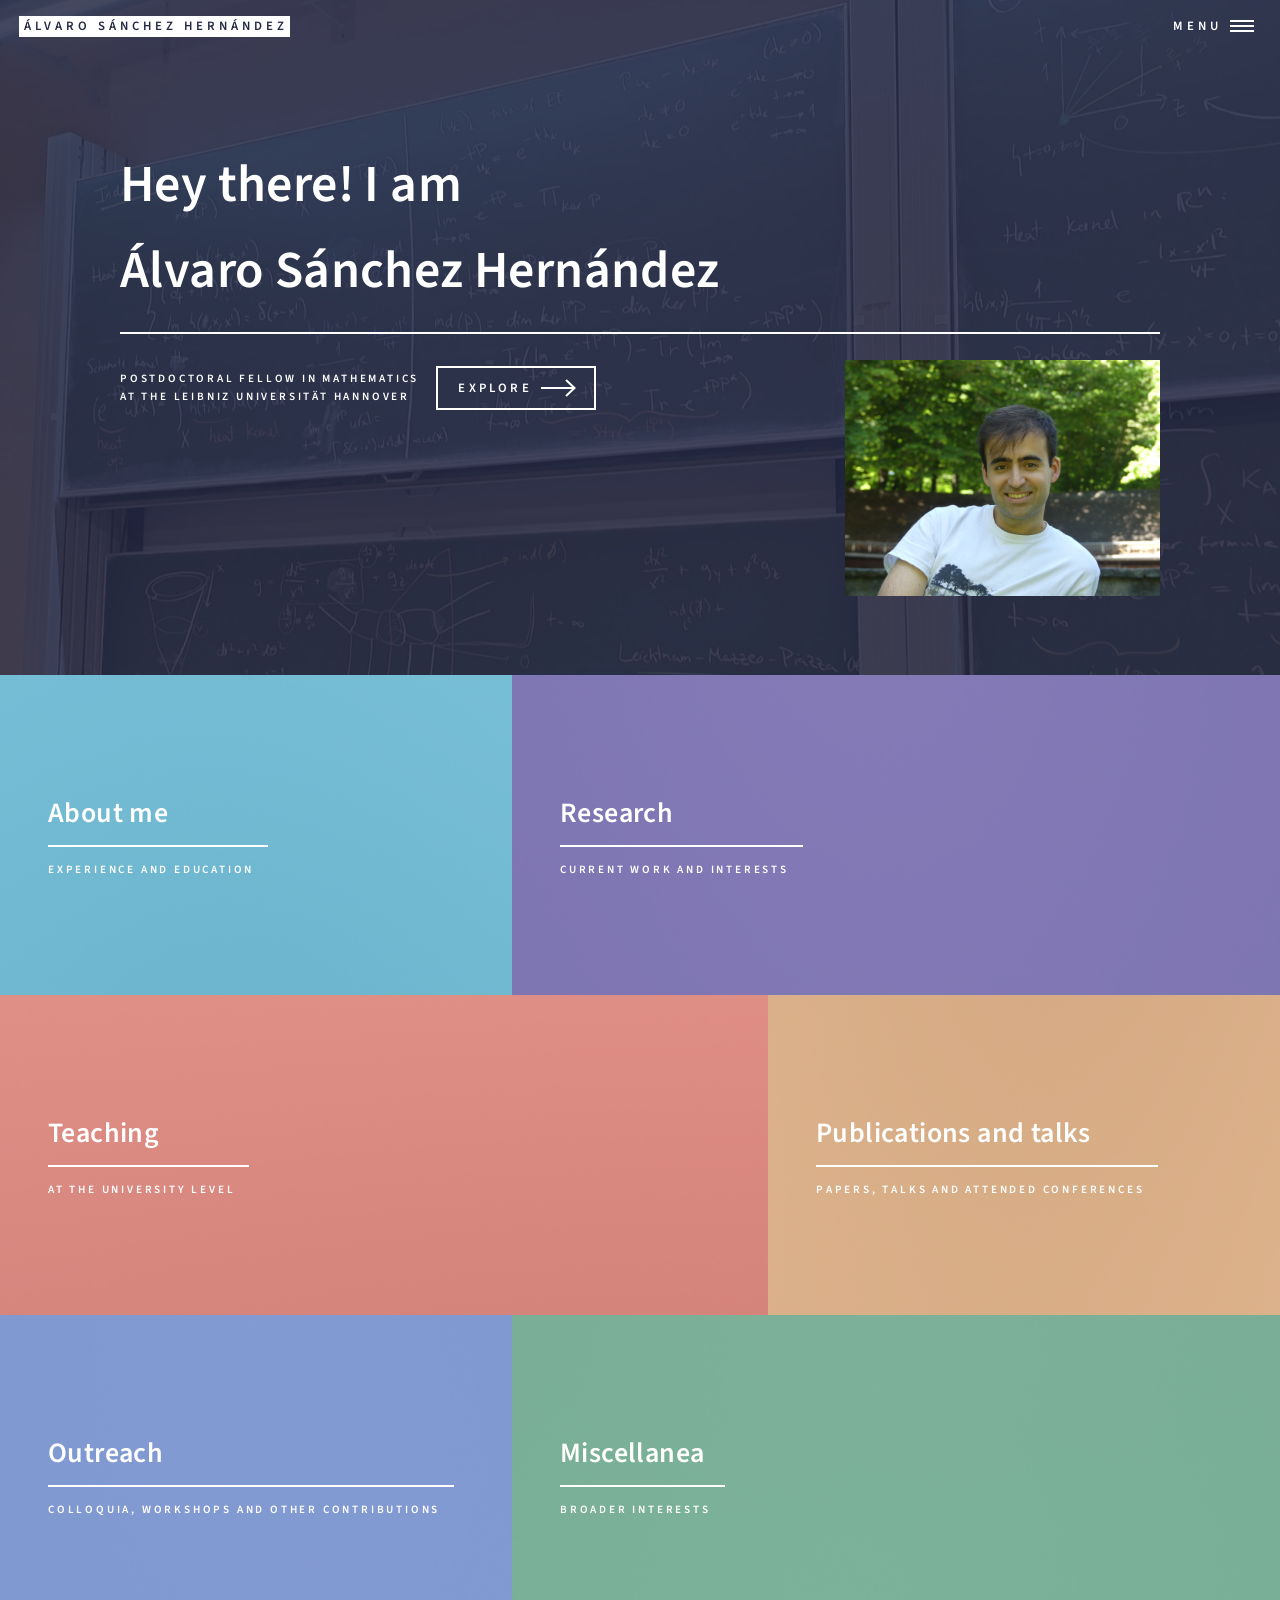
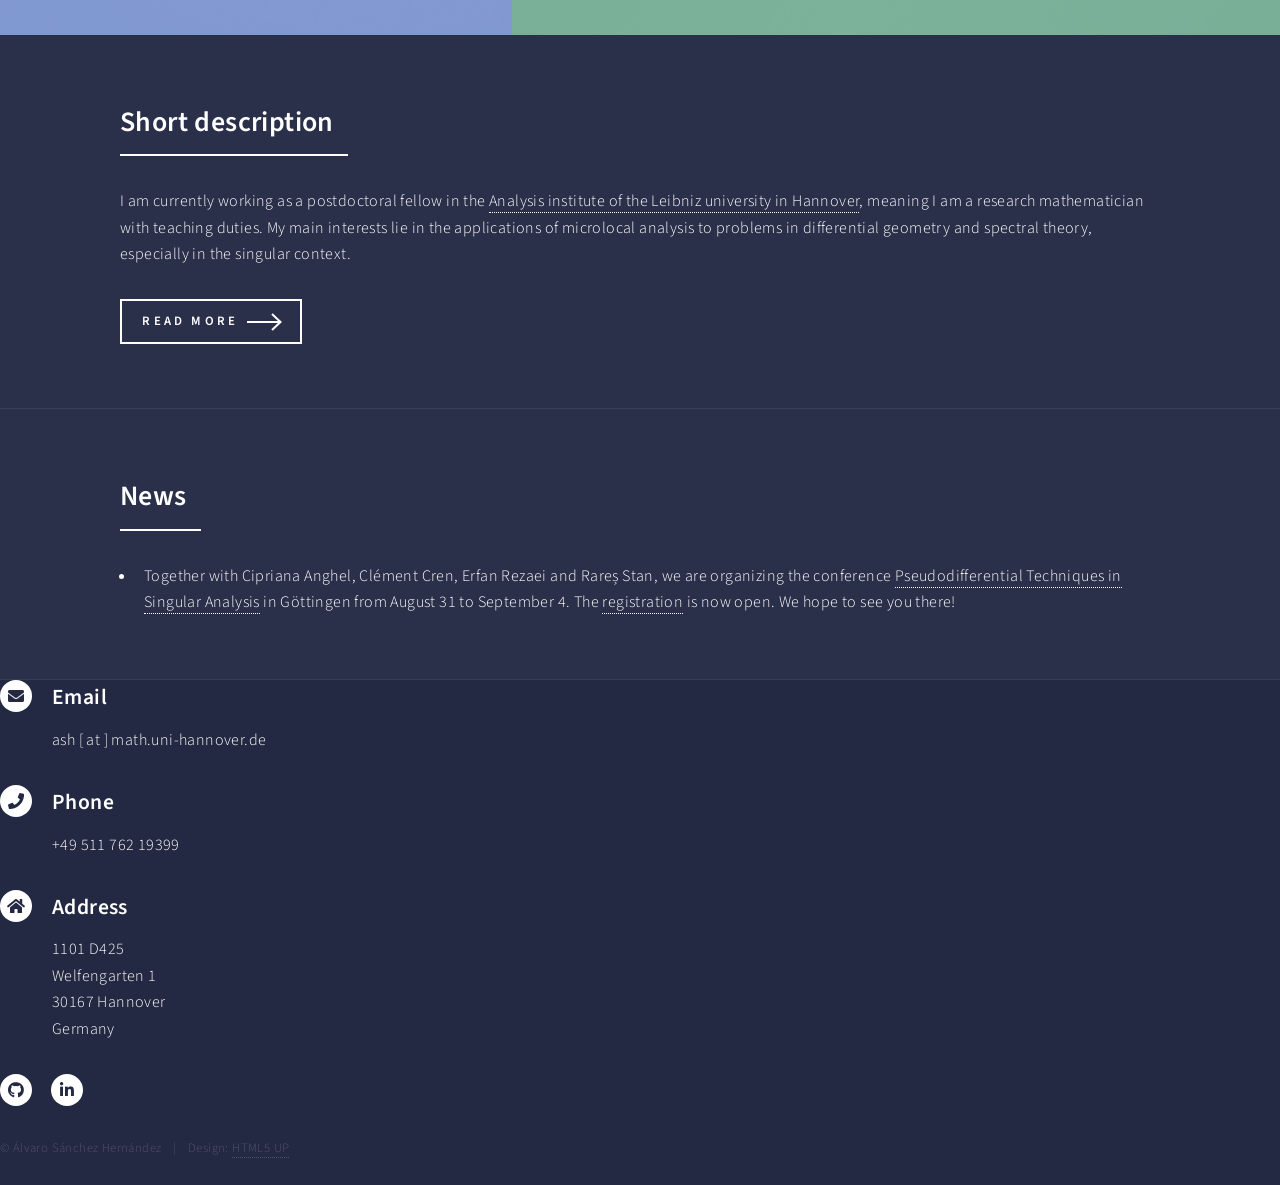
==== commit 78bcb74c: "Update index.html" ====
--- a/index.html
+++ b/index.html
@@ -140,7 +140,6 @@
 										<h2>News</h2>
 									</header>
 									<ul>
-										<li>I will be attending the conference <a href="https://math-events.uni-bonn.de/event/639/" target="_blank">Interfaces of Spectral Theory, Operator Algebras and Noncommutative Geometry</a> taking place in Bonn from June 29 to July 3 (and giving a contributed talk on Monday!).</li>
 										<li>Together with Cipriana Anghel, Clément Cren, Erfan Rezaei and Rareș Stan, we are organizing the conference <a href="https://pseudo-singular-analysis.github.io/" target="_blank">Pseudodifferential Techniques in Singular Analysis</a> in Göttingen from August 31 to September 4. The <a href="https://www.uni-goettingen.de/en/705778.html" target="_blank">registration</a> is now open. We hope to see you there!</li>
 									</ul>
 								</div>
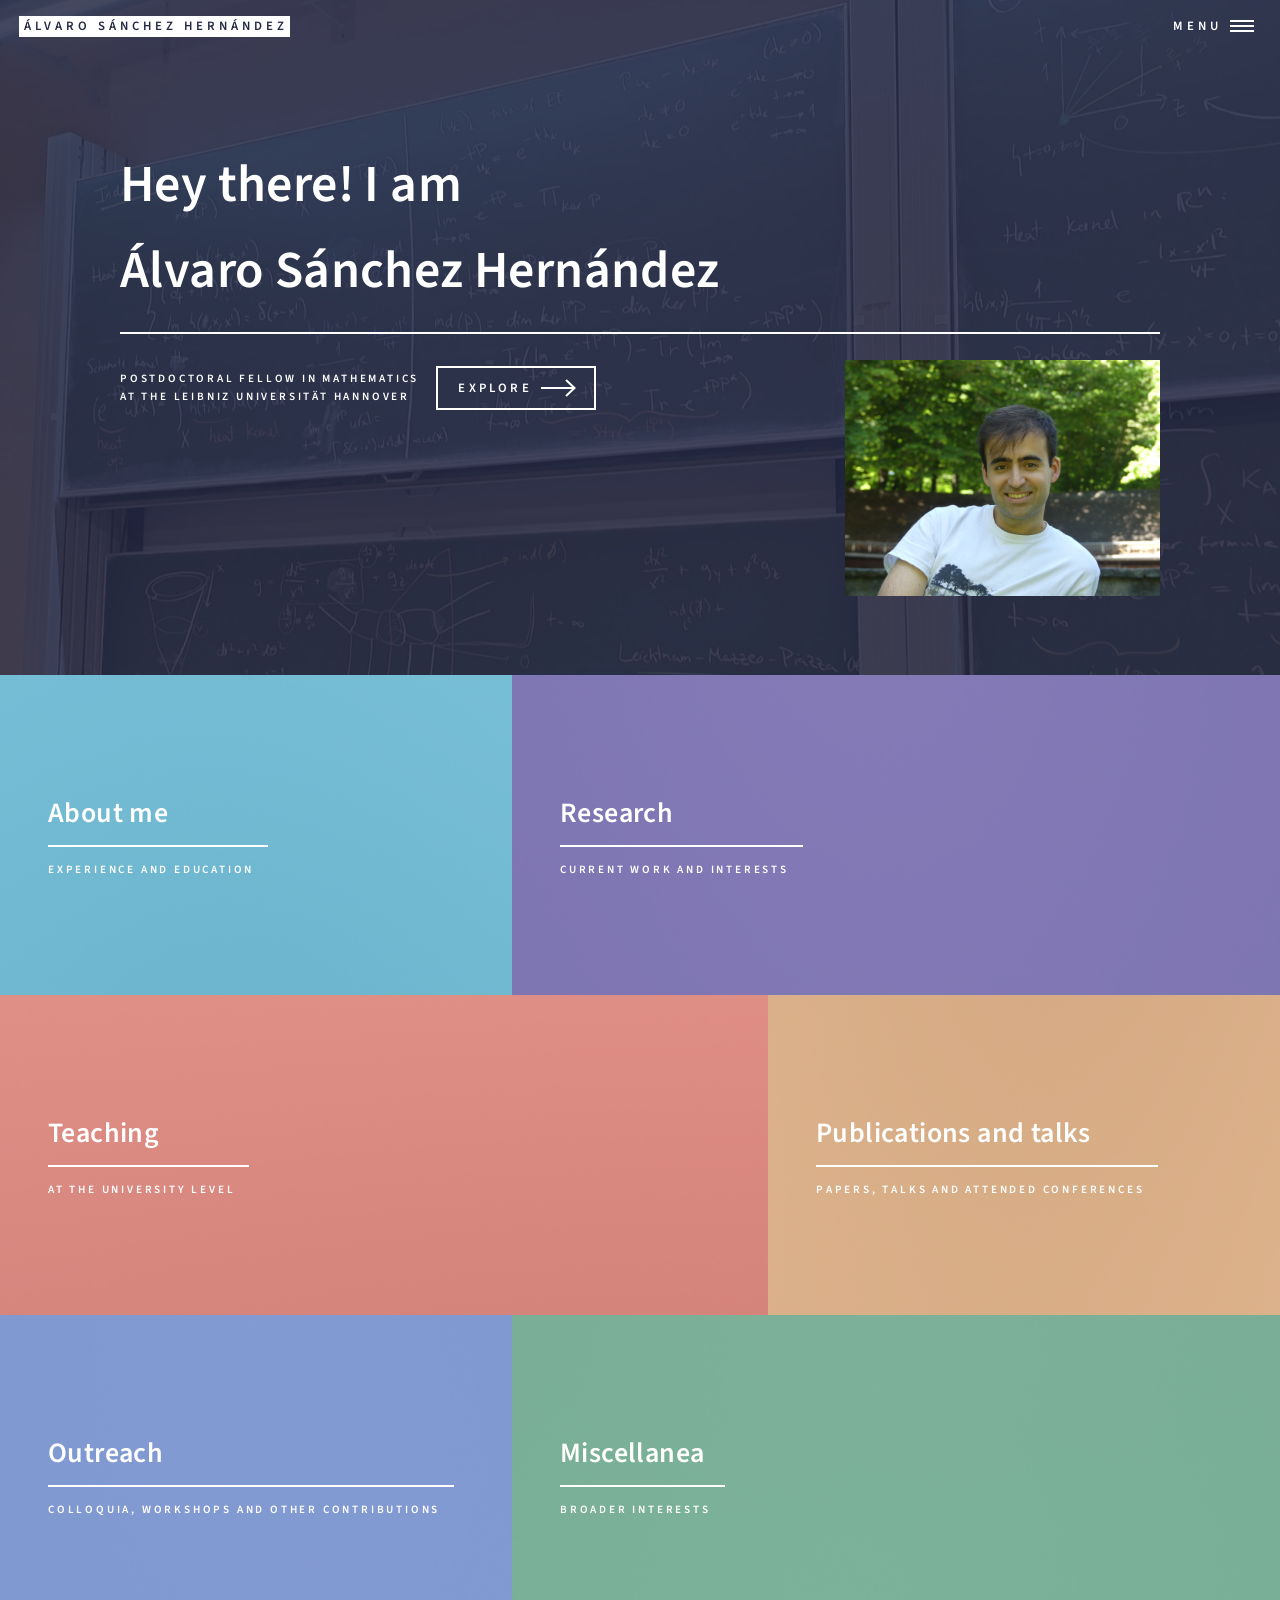
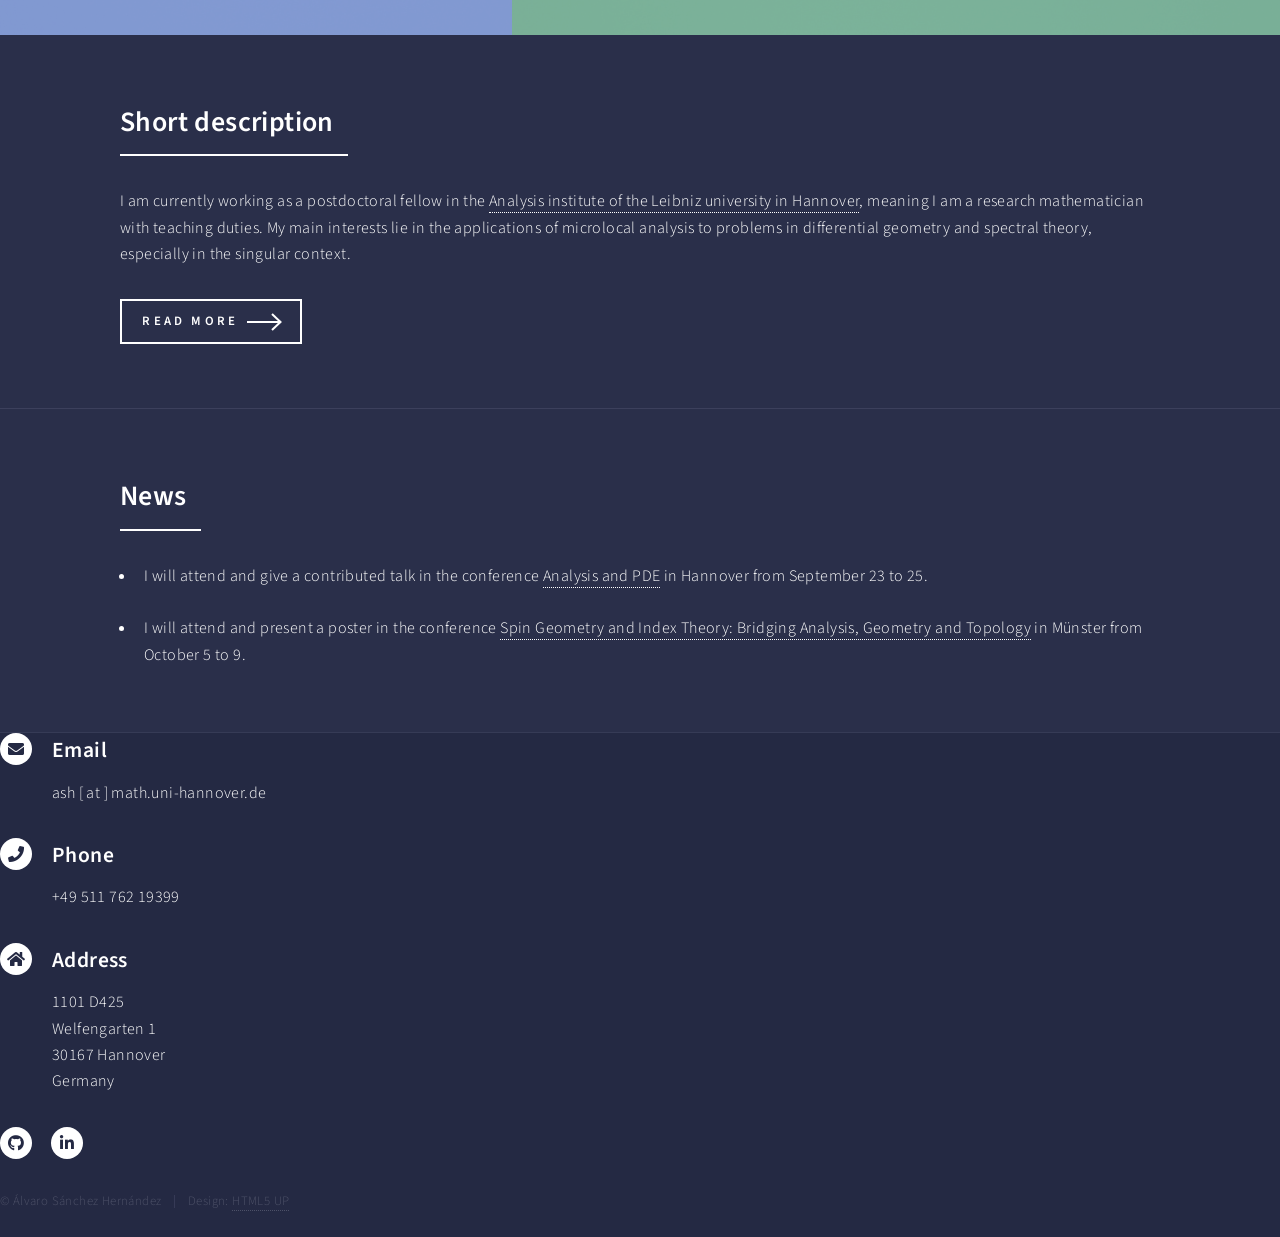
==== commit 66c59b4d: "Update index.html" ====
--- a/index.html
+++ b/index.html
@@ -140,7 +140,8 @@
 										<h2>News</h2>
 									</header>
 									<ul>
-										<li>Together with Cipriana Anghel, Clément Cren, Erfan Rezaei and Rareș Stan, we are organizing the conference <a href="https://pseudo-singular-analysis.github.io/" target="_blank">Pseudodifferential Techniques in Singular Analysis</a> in Göttingen from August 31 to September 4. The <a href="https://www.uni-goettingen.de/en/705778.html" target="_blank">registration</a> is now open. We hope to see you there!</li>
+										<li>I will attend and give a contributed talk in the conference <a href="https://www.maphy.uni-hannover.de/news-veranstaltungen/math-conf/anapde26" target="_blank">Analysis and PDE</a> in Hannover from September 23 to 25.</li><br>
+										<li>I will attend and present a poster in the conference <a href="https://sites.google.com/view/spingeometry?pli=1&authuser=0" target="_blank">Spin Geometry and Index Theory: Bridging Analysis, Geometry and Topology</a> in Münster from October 5 to 9.</li>
 									</ul>
 								</div>
 							</section>
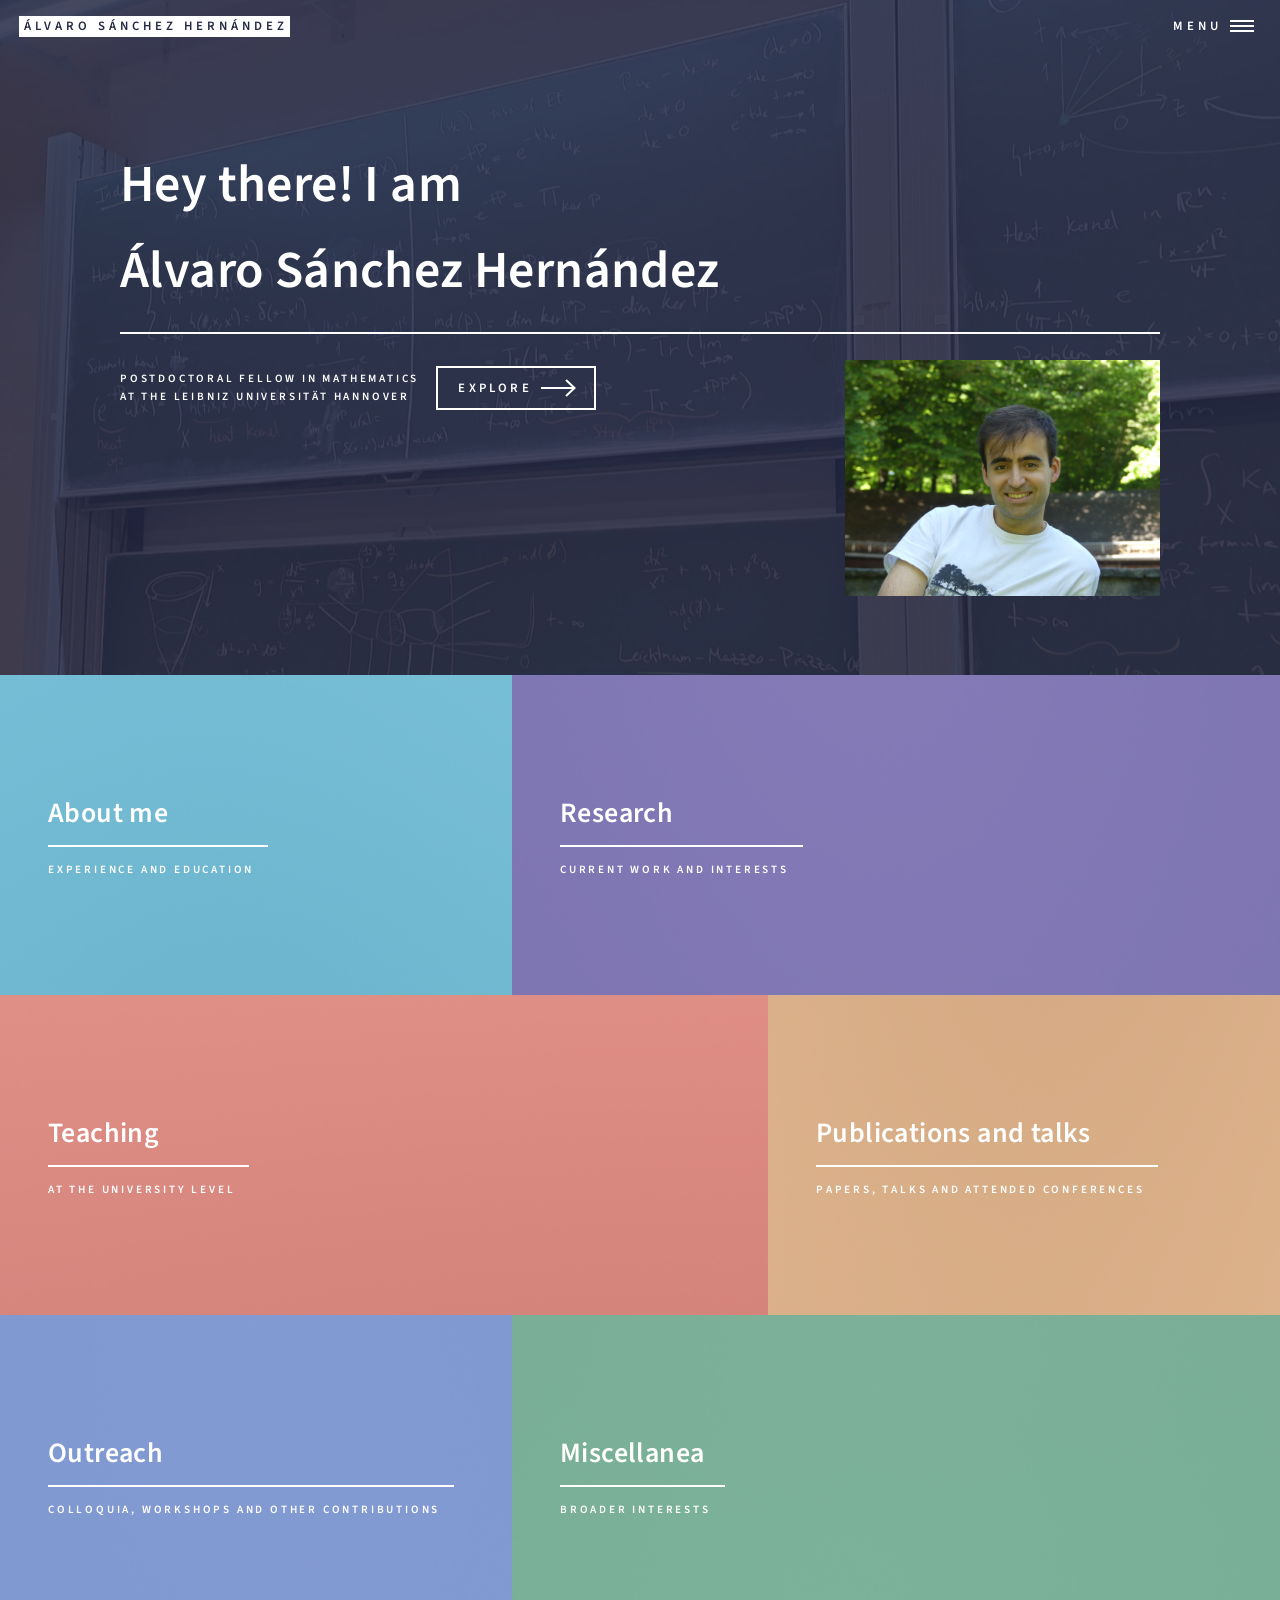
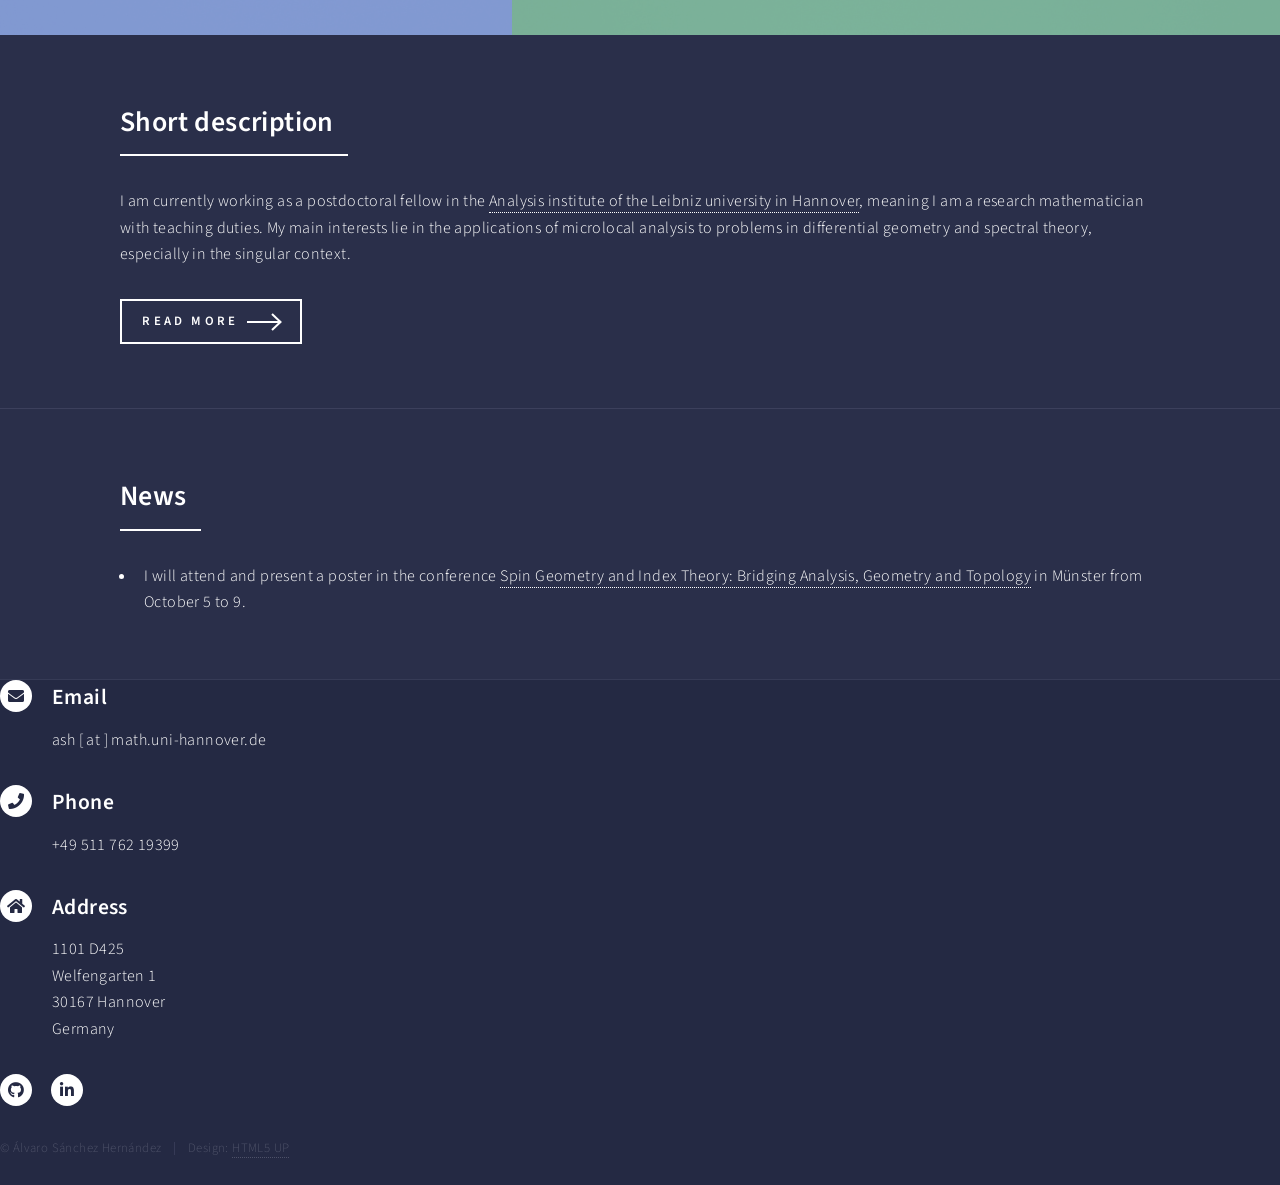
==== commit 8d614b5c: "Update index.html" ====
--- a/index.html
+++ b/index.html
@@ -140,7 +140,6 @@
 										<h2>News</h2>
 									</header>
 									<ul>
-										<li>I will attend and give a contributed talk in the conference <a href="https://www.maphy.uni-hannover.de/news-veranstaltungen/math-conf/anapde26" target="_blank">Analysis and PDE</a> in Hannover from September 23 to 25.</li><br>
 										<li>I will attend and present a poster in the conference <a href="https://sites.google.com/view/spingeometry?pli=1&authuser=0" target="_blank">Spin Geometry and Index Theory: Bridging Analysis, Geometry and Topology</a> in Münster from October 5 to 9.</li>
 									</ul>
 								</div>
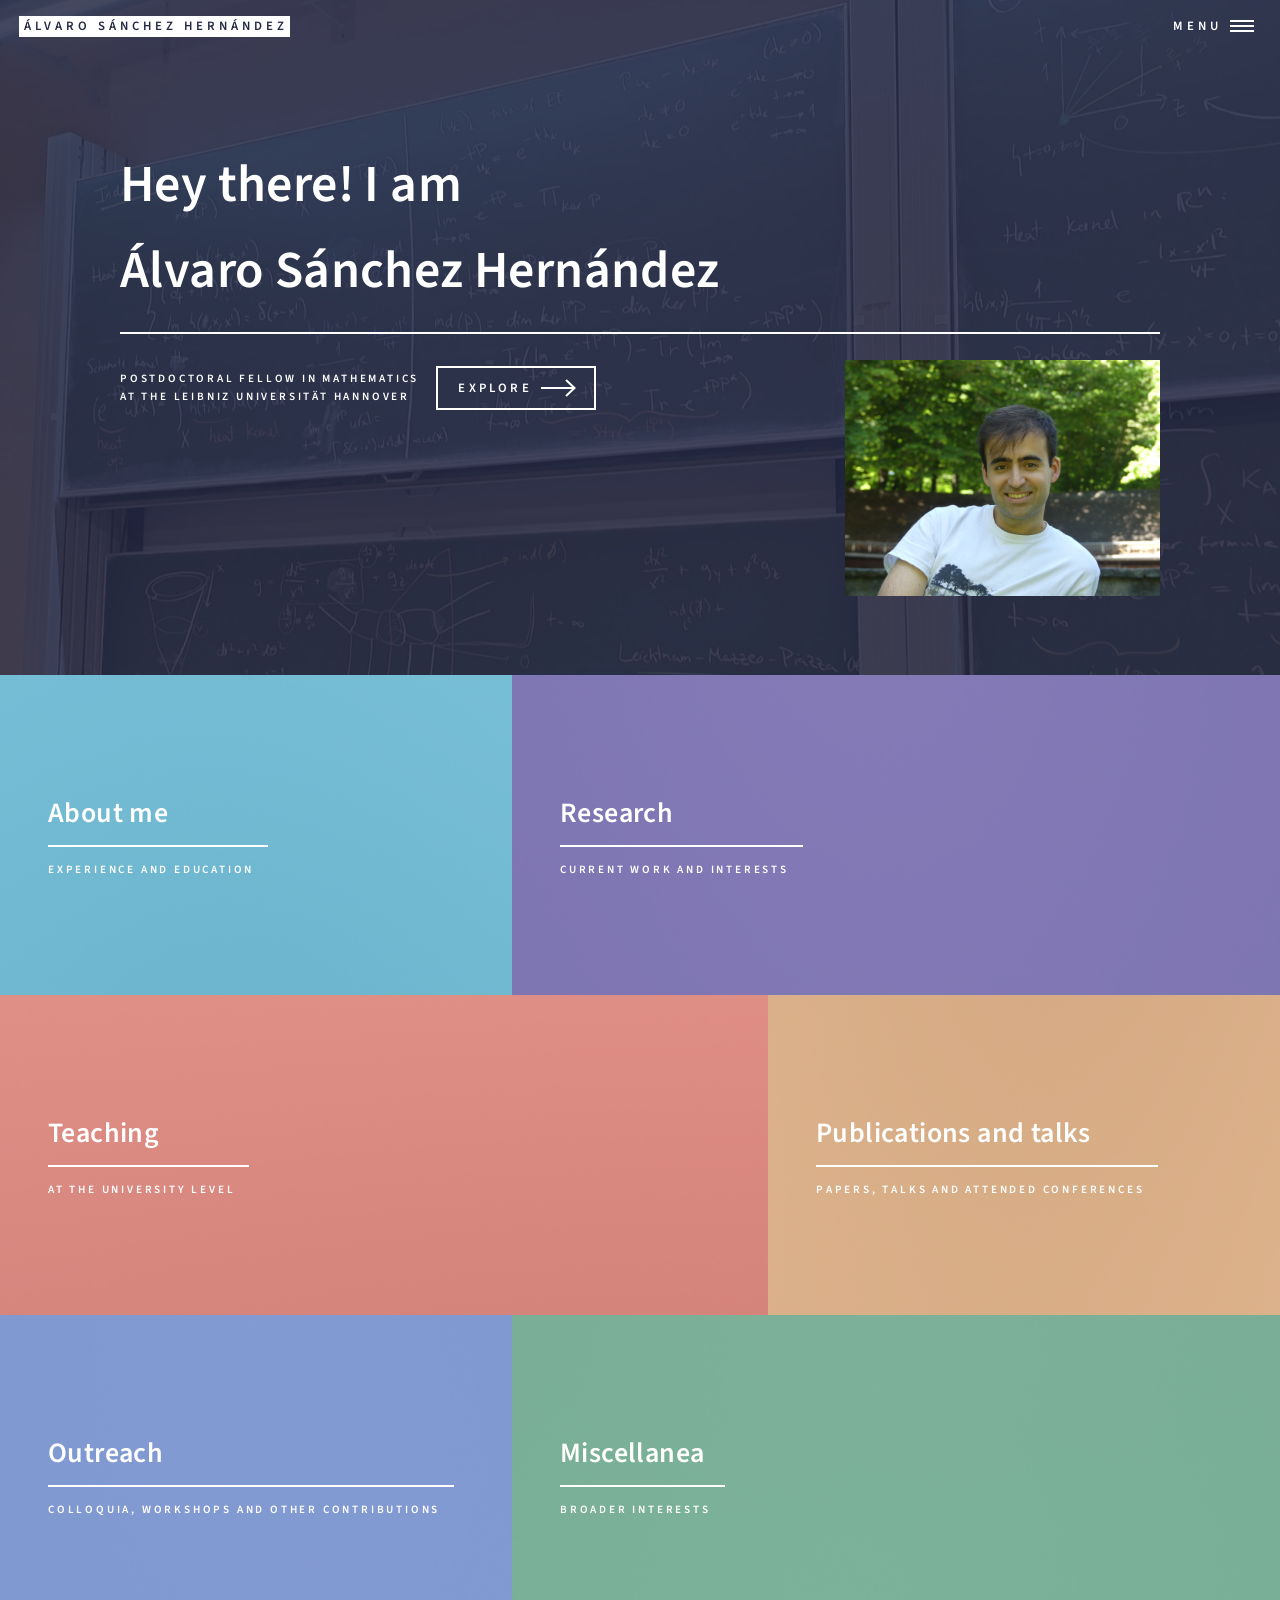
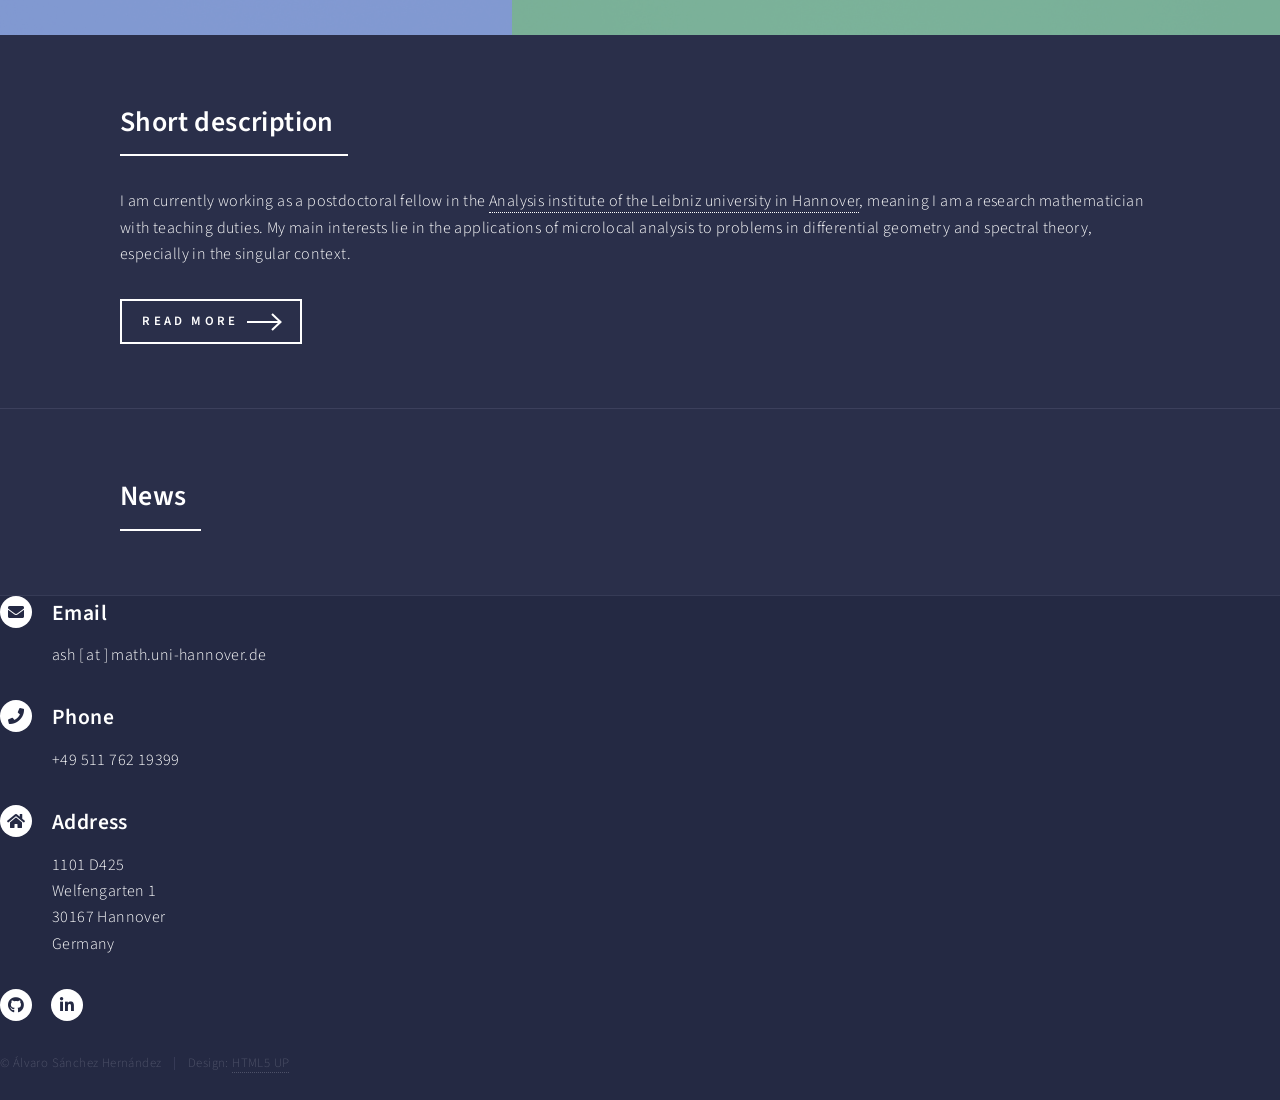
==== commit 779c9ec9: "Update index.html" ====
--- a/index.html
+++ b/index.html
@@ -140,7 +140,7 @@
 										<h2>News</h2>
 									</header>
 									<ul>
-										<li>I will attend and present a poster in the conference <a href="https://sites.google.com/view/spingeometry?pli=1&authuser=0" target="_blank">Spin Geometry and Index Theory: Bridging Analysis, Geometry and Topology</a> in Münster from October 5 to 9.</li>
+										
 									</ul>
 								</div>
 							</section>
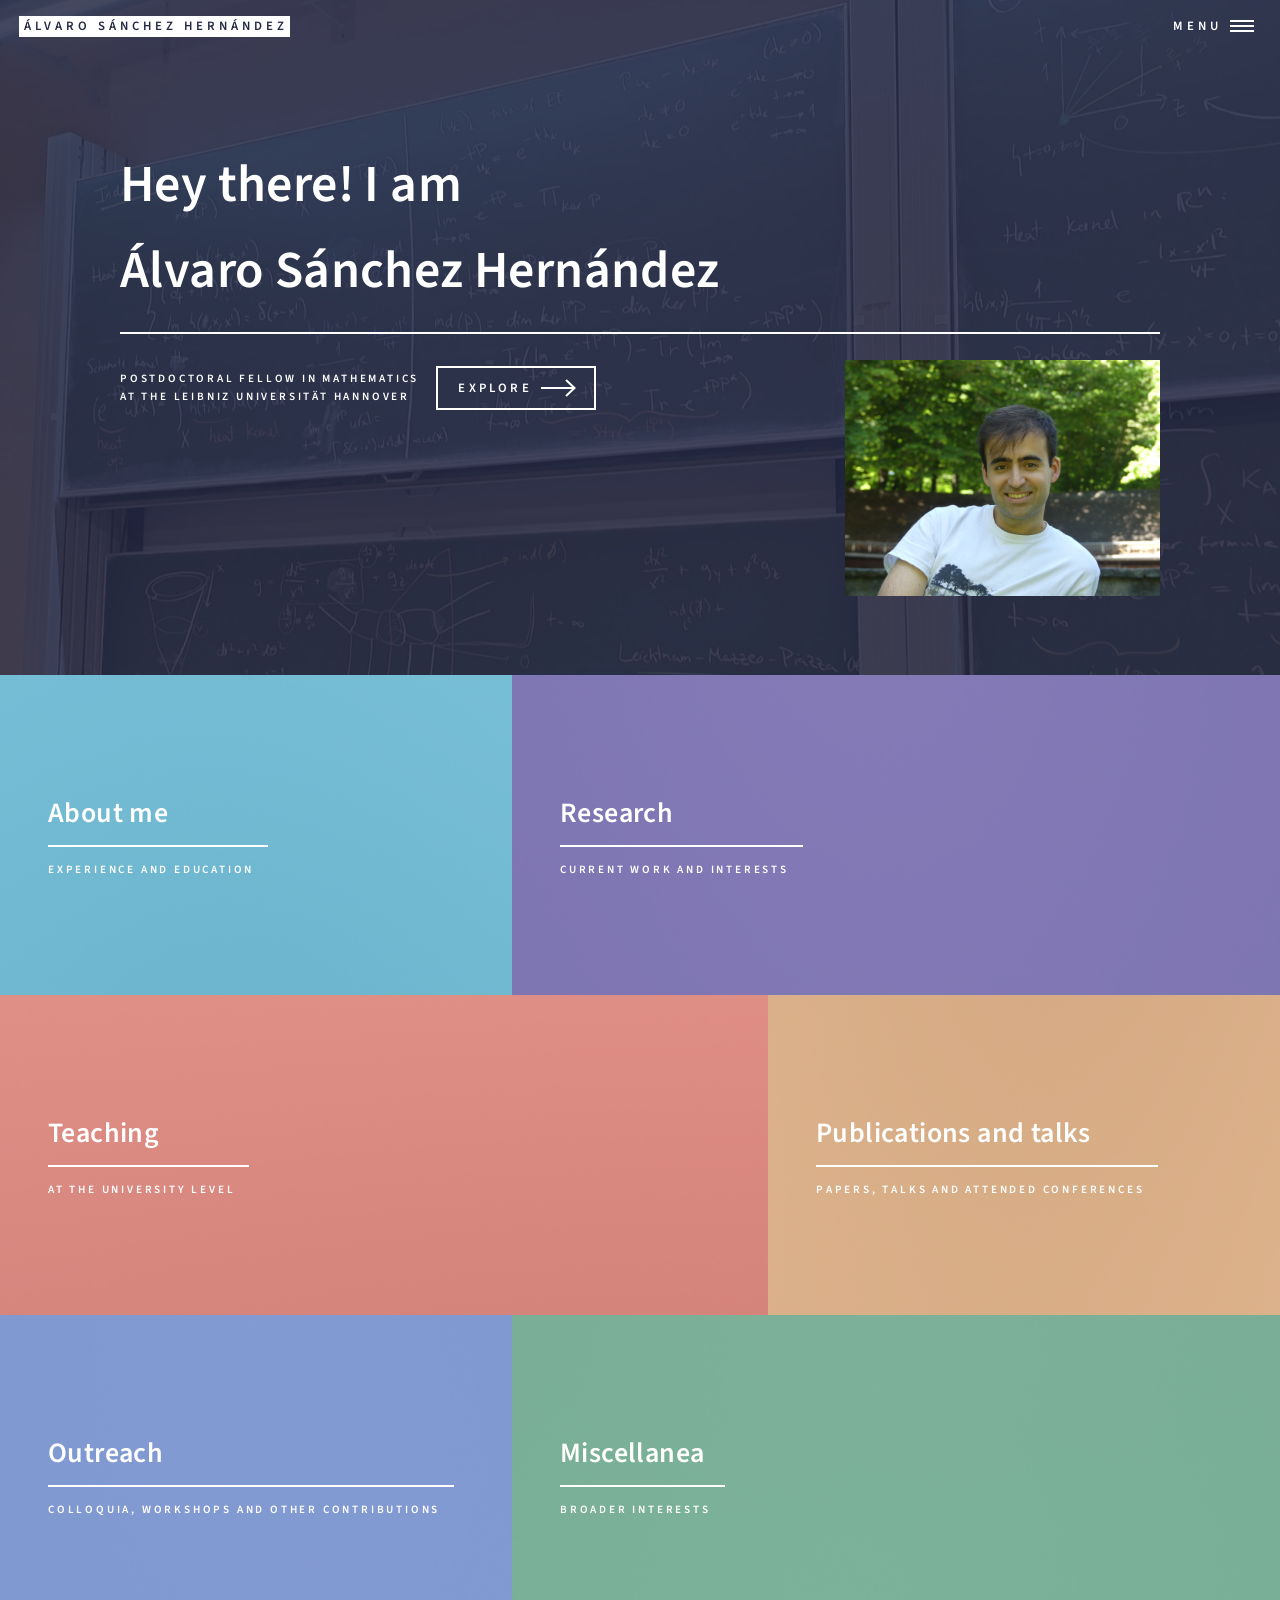
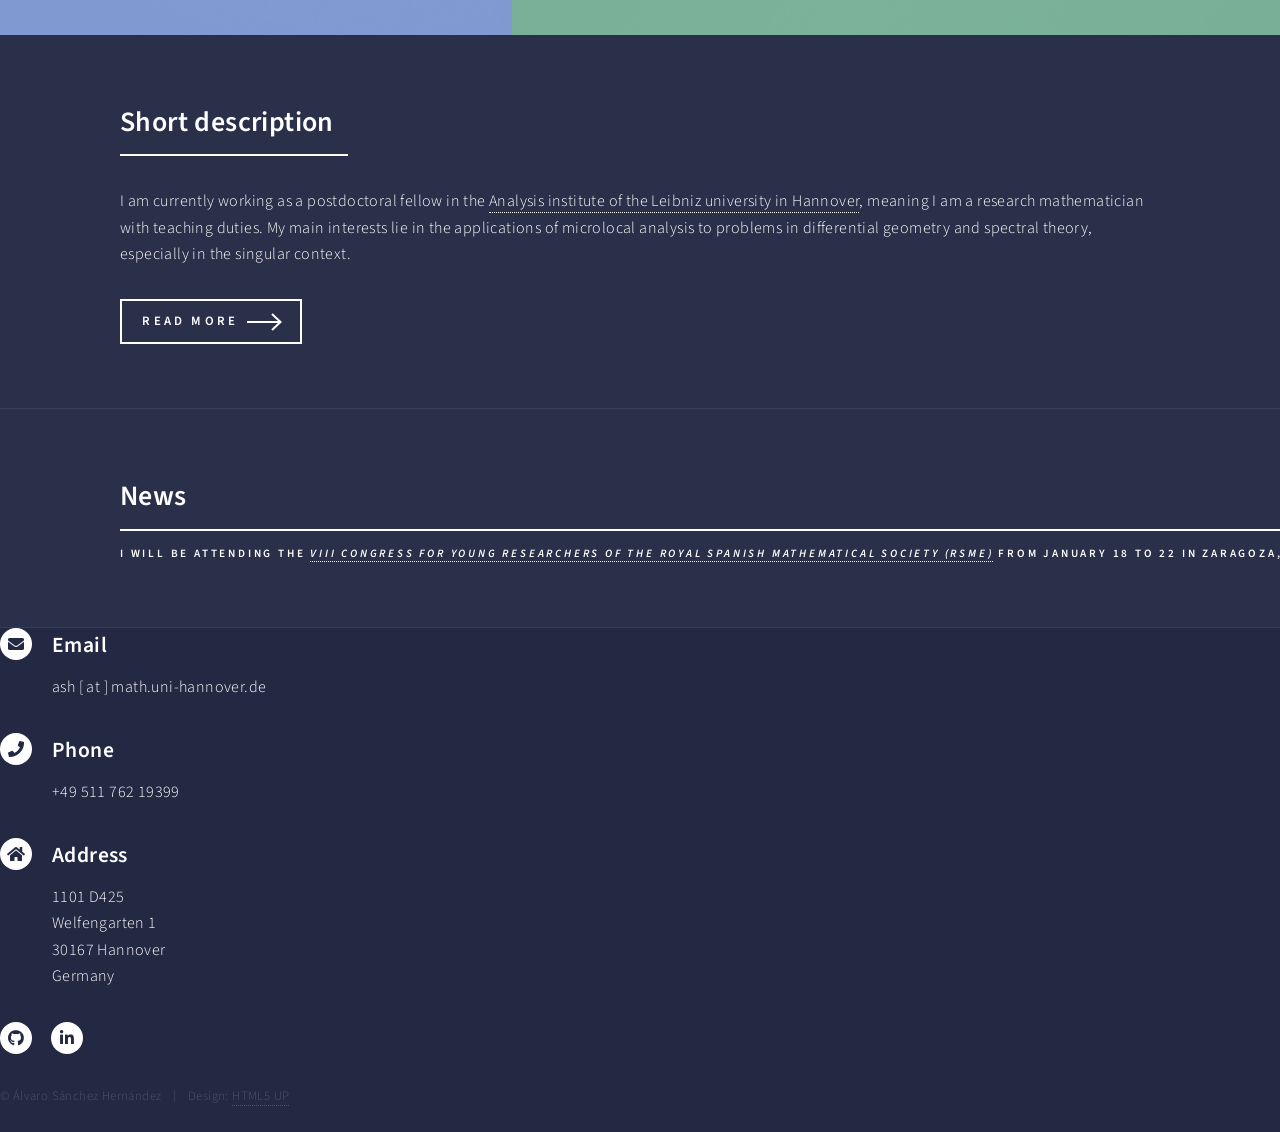
==== commit 604edfed: "Update index.html" ====
--- a/index.html
+++ b/index.html
@@ -138,6 +138,7 @@
 								<div class="inner">
 									<header class="major">
 										<h2>News</h2>
+										<p>I will be attending the <a href="https://jovenesrsme27.unizar.es/" target="_blank"><i>VIII Congress for Young Researchers of the Royal Spanish Mathematical Society (RSME)</i></a> from January 18 to 22 in Zaragoza, where I will give a talk in the parallel session on Geometric Analysis.</p>
 									</header>
 									<ul>
 										
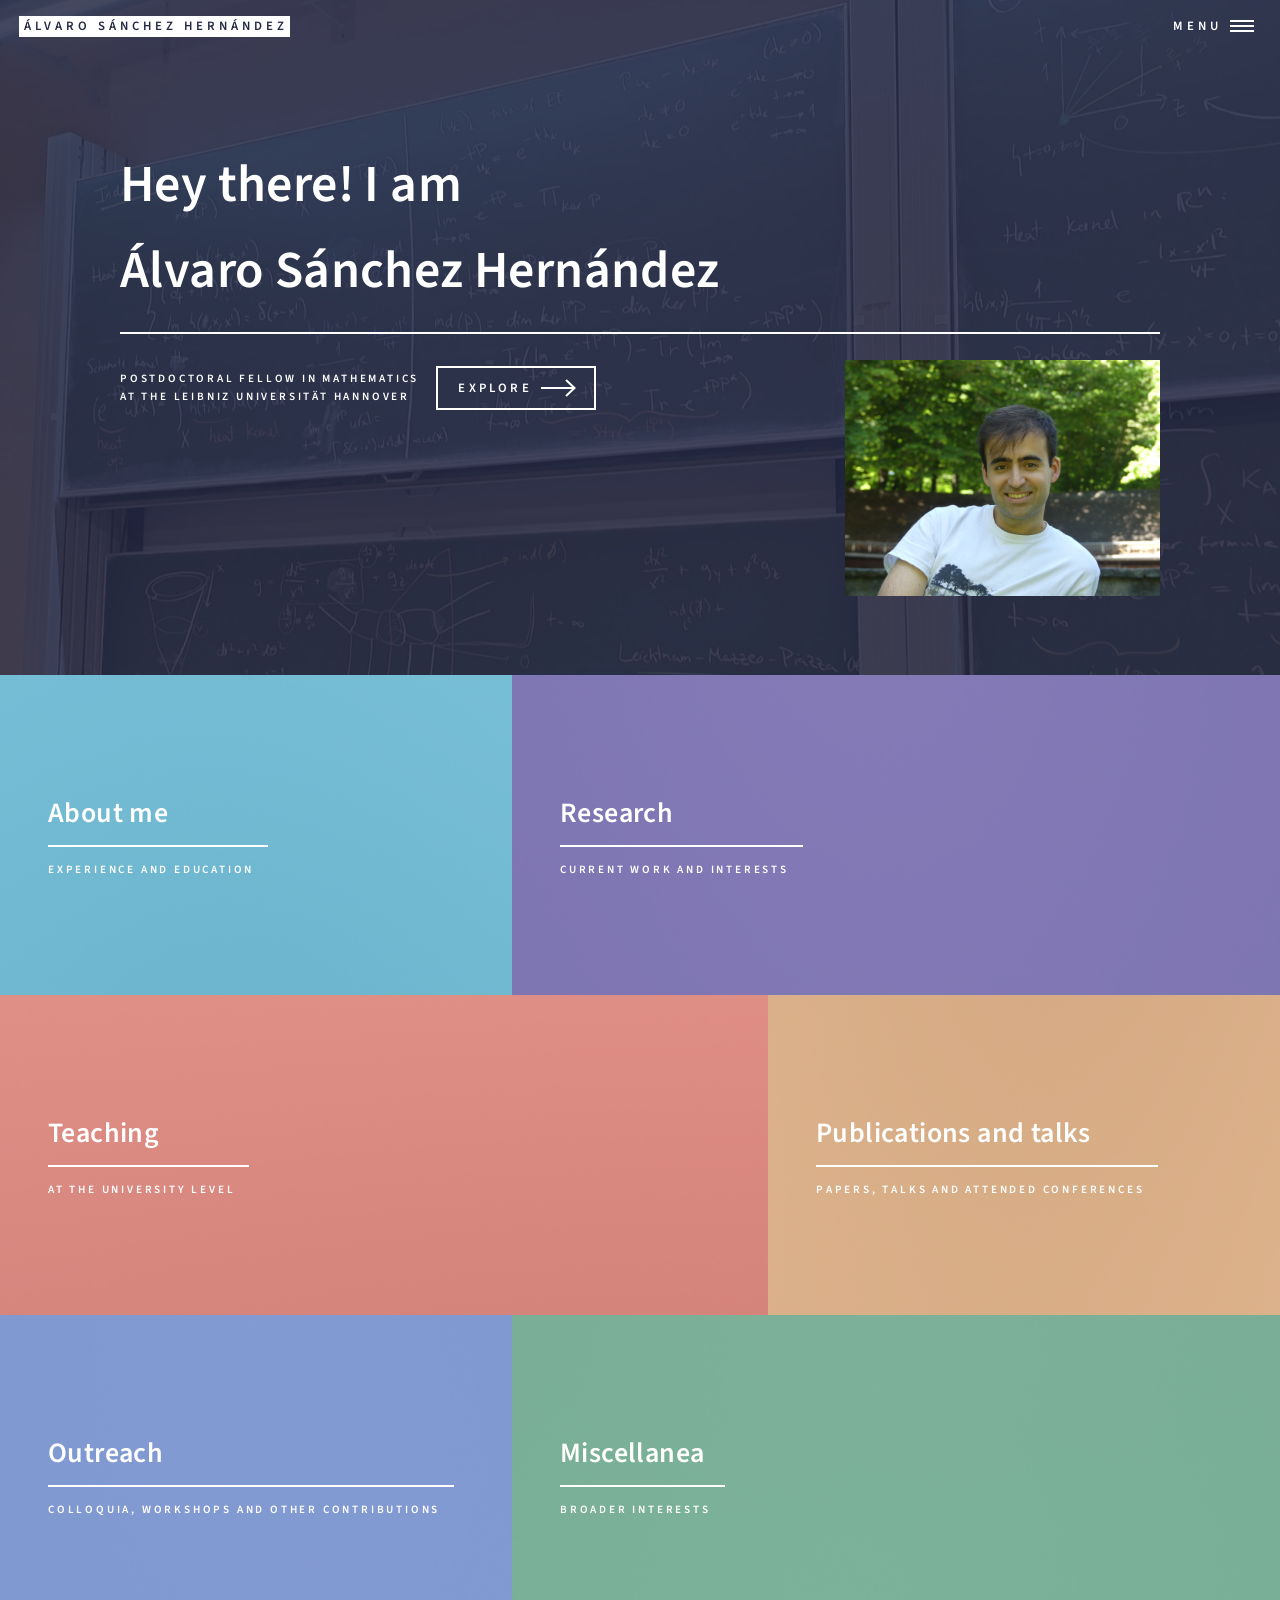
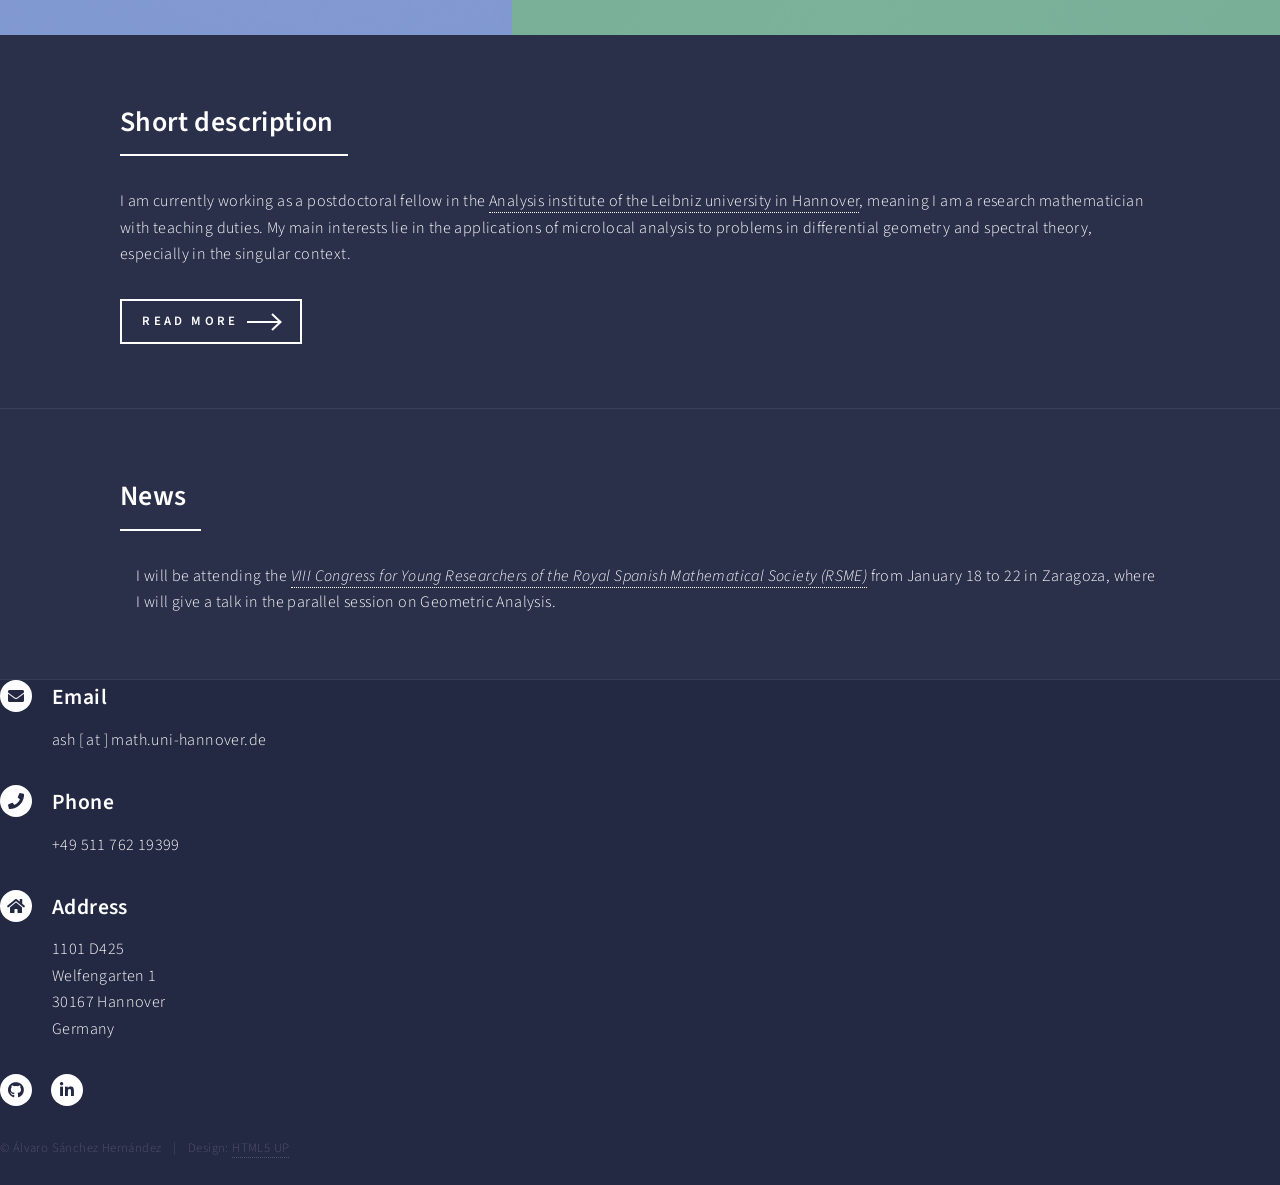
==== commit fb261529: "Update index.html" ====
--- a/index.html
+++ b/index.html
@@ -138,10 +138,9 @@
 								<div class="inner">
 									<header class="major">
 										<h2>News</h2>
-										<p>I will be attending the <a href="https://jovenesrsme27.unizar.es/" target="_blank"><i>VIII Congress for Young Researchers of the Royal Spanish Mathematical Society (RSME)</i></a> from January 18 to 22 in Zaragoza, where I will give a talk in the parallel session on Geometric Analysis.</p>
 									</header>
 									<ul>
-										
+									I will be attending the <a href="https://jovenesrsme27.unizar.es/" target="_blank"><i>VIII Congress for Young Researchers of the Royal Spanish Mathematical Society (RSME)</i></a> from January 18 to 22 in Zaragoza, where I will give a talk in the parallel session on Geometric Analysis.	
 									</ul>
 								</div>
 							</section>
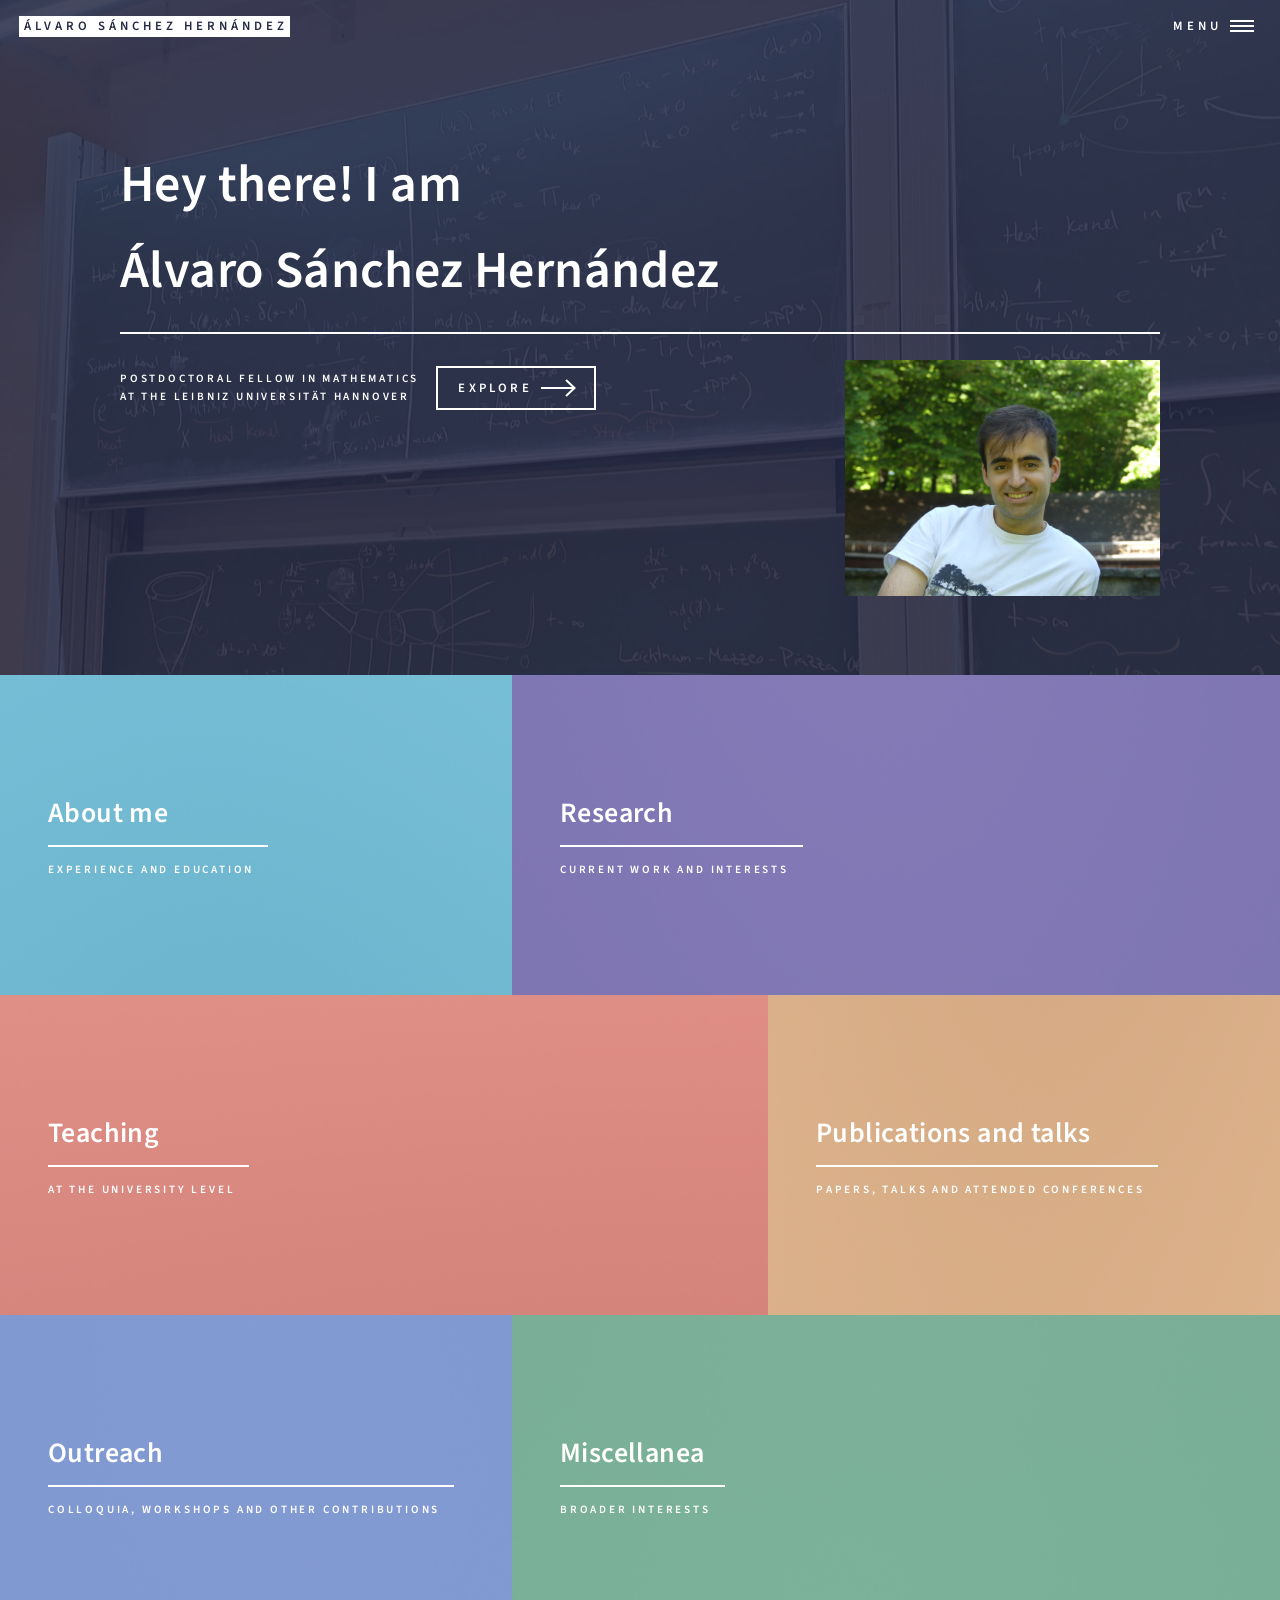
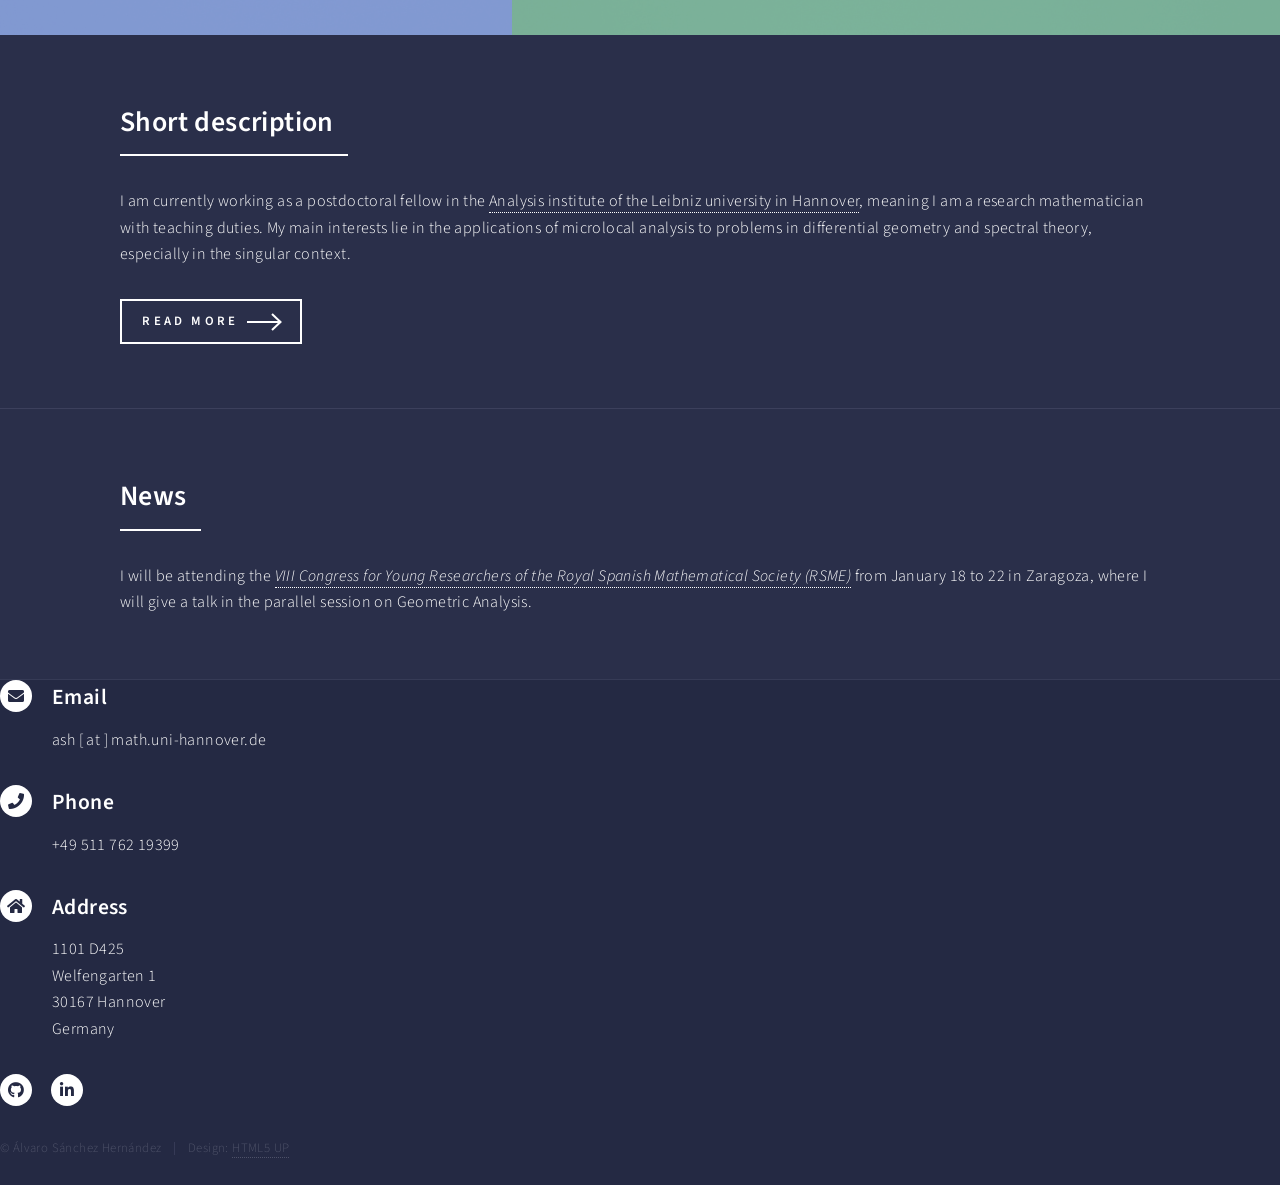
==== commit 5a276295: "Update index.html" ====
--- a/index.html
+++ b/index.html
@@ -139,9 +139,7 @@
 									<header class="major">
 										<h2>News</h2>
 									</header>
-									<ul>
-									I will be attending the <a href="https://jovenesrsme27.unizar.es/" target="_blank"><i>VIII Congress for Young Researchers of the Royal Spanish Mathematical Society (RSME)</i></a> from January 18 to 22 in Zaragoza, where I will give a talk in the parallel session on Geometric Analysis.	
-									</ul>
+									<p> I will be attending the <a href="https://jovenesrsme27.unizar.es/" target="_blank"><i>VIII Congress for Young Researchers of the Royal Spanish Mathematical Society (RSME)</i></a> from January 18 to 22 in Zaragoza, where I will give a talk in the parallel session on Geometric Analysis.</p>
 								</div>
 							</section>
 
